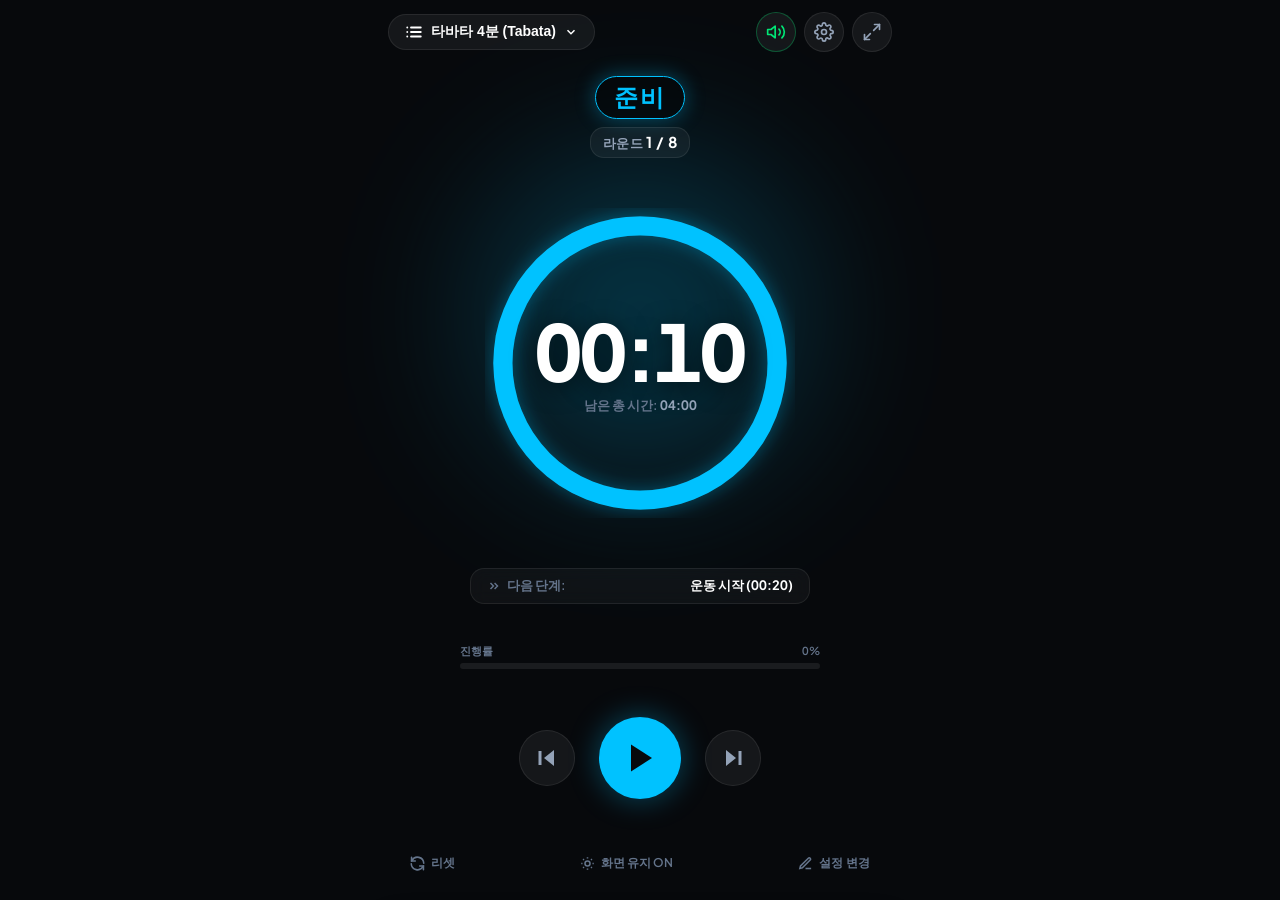
==== index.html @ 9a961d5c "feat: complete TimerPlus workout timer PWA with Netlify config" ====
<!DOCTYPE html>
<html lang="ko">
<head>
  <meta charset="UTF-8">
  <meta name="viewport" content="width=device-width, initial-scale=1.0, maximum-scale=1.0, user-scalable=no, viewport-fit=cover">
  <title>Timer+ | 운동 인터벌 & 타바타 타이머 (TimerPlus)</title>
  <meta name="description" content="타이머플러스(TimerPlus)와 동일한 기능의 고성능 운동 인터벌 타이머. 타바타, 복싱 라운드, HIIT, EMOM 맞춤 루틴 지원 및 100% 오프라인 동작 PWA.">
  <meta name="theme-color" content="#0a0c10">

  <!-- iOS Safari PWA Metas -->
  <meta name="apple-mobile-web-app-capable" content="yes">
  <meta name="apple-mobile-web-app-status-bar-style" content="black-translucent">
  <meta name="apple-mobile-web-app-title" content="Timer+">
  <link rel="apple-touch-icon" href="./icons/apple-touch-icon.png">

  <!-- Web App Manifest -->
  <link rel="manifest" href="./manifest.webmanifest">
  <link rel="icon" type="image/svg+xml" href="./icons/favicon.svg">

  <!-- Modern Athletic Typography -->
  <link rel="preconnect" href="https://fonts.googleapis.com">
  <link rel="preconnect" href="https://fonts.gstatic.com" crossorigin>
  <link href="https://fonts.googleapis.com/css2?family=Plus+Jakarta+Sans:wght@500;700;800;900&display=swap" rel="stylesheet">

  <link rel="stylesheet" href="./css/style.css">
</head>
<body>
  <!-- Ambient Dynamic Colored Glow -->
  <div class="ambient-glow" id="ambientGlow"></div>

  <!-- Toast Message -->
  <div class="toast-msg" id="toastMsg">루틴이 저장되었습니다.</div>

  <div class="app-container">
    <!-- Header -->
    <header class="app-header">
      <button class="routine-selector-btn" id="openPresetsBtn" aria-label="루틴 선택">
        <svg width="18" height="18" viewBox="0 0 24 24" fill="none" stroke="currentColor" stroke-width="2.5" stroke-linecap="round" stroke-linejoin="round">
          <line x1="8" y1="6" x2="21" y2="6"></line>
          <line x1="8" y1="12" x2="21" y2="12"></line>
          <line x1="8" y1="18" x2="21" y2="18"></line>
          <line x1="3" y1="6" x2="3.01" y2="6"></line>
          <line x1="3" y1="12" x2="3.01" y2="12"></line>
          <line x1="3" y1="18" x2="3.01" y2="18"></line>
        </svg>
        <span class="routine-name-text" id="headerRoutineName">타바타 4분</span>
        <svg width="14" height="14" viewBox="0 0 24 24" fill="none" stroke="currentColor" stroke-width="2.5">
          <polyline points="6 9 12 15 18 9"></polyline>
        </svg>
      </button>

      <div class="header-actions">
        <button class="icon-btn" id="soundQuickBtn" aria-label="소리 켜기/끄기">
          <!-- Audio On SVG -->
          <svg id="soundIconOn" width="20" height="20" viewBox="0 0 24 24" fill="none" stroke="currentColor" stroke-width="2" stroke-linecap="round" stroke-linejoin="round">
            <polygon points="11 5 6 9 2 9 2 15 6 15 11 19 11 5"></polygon>
            <path d="M19.07 4.93a10 10 0 0 1 0 14.14M15.54 8.46a5 5 0 0 1 0 7.07"></path>
          </svg>
          <!-- Audio Muted SVG -->
          <svg id="soundIconOff" style="display:none;" width="20" height="20" viewBox="0 0 24 24" fill="none" stroke="currentColor" stroke-width="2" stroke-linecap="round" stroke-linejoin="round">
            <polygon points="11 5 6 9 2 9 2 15 6 15 11 19 11 5"></polygon>
            <line x1="23" y1="9" x2="17" y2="15"></line>
            <line x1="17" y1="9" x2="23" y2="15"></line>
          </svg>
        </button>

        <button class="icon-btn" id="openSettingsBtn" aria-label="설정">
          <svg width="20" height="20" viewBox="0 0 24 24" fill="none" stroke="currentColor" stroke-width="2" stroke-linecap="round" stroke-linejoin="round">
            <circle cx="12" cy="12" r="3"></circle>
            <path d="M19.4 15a1.65 1.65 0 0 0 .33 1.82l.06.06a2 2 0 0 1 0 2.83 2 2 0 0 1-2.83 0l-.06-.06a1.65 1.65 0 0 0-1.82-.33 1.65 1.65 0 0 0-1 1.51V21a2 2 0 0 1-2 2 2 2 0 0 1-2-2v-.09A1.65 1.65 0 0 0 9 19.4a1.65 1.65 0 0 0-1.82.33l-.06.06a2 2 0 0 1-2.83 0 2 2 0 0 1 0-2.83l.06-.06a1.65 1.65 0 0 0 .33-1.82 1.65 1.65 0 0 0-1.51-1H3a2 2 0 0 1-2-2 2 2 0 0 1 2-2h.09A1.65 1.65 0 0 0 4.6 9a1.65 1.65 0 0 0-.33-1.82l-.06-.06a2 2 0 0 1 0-2.83 2 2 0 0 1 2.83 0l.06.06a1.65 1.65 0 0 0 1.82.33H9a1.65 1.65 0 0 0 1-1.51V3a2 2 0 0 1 2-2 2 2 0 0 1 2 2v.09a1.65 1.65 0 0 0 1 1.51 1.65 1.65 0 0 0 1.82-.33l.06-.06a2 2 0 0 1 2.83 0 2 2 0 0 1 0 2.83l-.06.06a1.65 1.65 0 0 0-.33 1.82V9a1.65 1.65 0 0 0 1.51 1H21a2 2 0 0 1 2 2 2 2 0 0 1-2 2h-.09a1.65 1.65 0 0 0-1.51 1z"></path>
          </svg>
        </button>

        <button class="icon-btn" id="fullscreenBtn" aria-label="전체화면">
          <svg width="20" height="20" viewBox="0 0 24 24" fill="none" stroke="currentColor" stroke-width="2" stroke-linecap="round" stroke-linejoin="round">
            <polyline points="15 3 21 3 21 9"></polyline>
            <polyline points="9 21 3 21 3 15"></polyline>
            <line x1="21" y1="3" x2="14" y2="10"></line>
            <line x1="3" y1="21" x2="10" y2="14"></line>
          </svg>
        </button>
      </div>
    </header>

    <!-- Main Workout Screen -->
    <main class="workout-viewport">
      <!-- Phase Indicator & Round/Set Counter -->
      <div class="phase-header-wrapper">
        <div class="phase-pill" id="phasePill">준비</div>
        <div class="rounds-sets-bar">
          <div class="badge-item">
            라운드 <strong id="roundDisplay">1 / 8</strong>
          </div>
          <div class="badge-item" id="setDisplayWrapper">
            세트 <strong id="setDisplay">1 / 1</strong>
          </div>
        </div>
      </div>

      <!-- Radial SVG Dial Timer -->
      <div class="dial-container">
        <svg class="dial-svg" viewBox="0 0 260 260">
          <!-- Dial Background Track -->
          <circle class="dial-track" cx="130" cy="130" r="115" />
          <!-- Animated Progress Dial -->
          <circle class="dial-progress" id="dialProgressRing" cx="130" cy="130" r="115"
                  stroke-dasharray="722.56" stroke-dashoffset="0" />
        </svg>

        <div class="dial-content">
          <div class="time-display" id="mainTimeDisplay">00:10</div>
          <div class="total-remaining-hint">
            남은 총 시간: <span id="totalRemainingDisplay">04:10</span>
          </div>
        </div>
      </div>

      <!-- Next Phase Preview Card -->
      <div class="next-up-card" id="nextUpCard">
        <span class="next-label">
          <svg width="14" height="14" viewBox="0 0 24 24" fill="none" stroke="currentColor" stroke-width="2.5">
            <polyline points="13 17 18 12 13 7"></polyline>
            <polyline points="6 17 11 12 6 7"></polyline>
          </svg>
          다음 단계:
        </span>
        <span class="next-value" id="nextUpText">운동 (00:20)</span>
      </div>

      <!-- Total Workout Progress Bar -->
      <div class="overall-progress-wrapper">
        <div class="progress-labels">
          <span>진행률</span>
          <span id="overallPercentText">0%</span>
        </div>
        <div class="linear-track">
          <div class="linear-bar" id="overallProgressBar"></div>
        </div>
      </div>

      <!-- Main Controls -->
      <div class="controls-bar">
        <!-- Previous Interval Button -->
        <button class="secondary-control-btn" id="prevBtn" aria-label="이전 단계">
          <svg width="24" height="24" viewBox="0 0 24 24" fill="currentColor">
            <polygon points="19 20 9 12 19 4 19 20"></polygon>
            <line x1="5" y1="19" x2="5" y2="5" stroke="currentColor" stroke-width="3"></line>
          </svg>
        </button>

        <!-- Play / Pause Main Action Button -->
        <button class="main-play-btn" id="playBtn" aria-label="시작 / 일시정지">
          <!-- Play Icon -->
          <svg id="playIcon" viewBox="0 0 24 24">
            <polygon points="6 3 20 12 6 21 6 3"></polygon>
          </svg>
          <!-- Pause Icon -->
          <svg id="pauseIcon" style="display:none;" viewBox="0 0 24 24">
            <rect x="6" y="4" width="4" height="16" rx="1"></rect>
            <rect x="14" y="4" width="4" height="16" rx="1"></rect>
          </svg>
        </button>

        <!-- Next Interval Button -->
        <button class="secondary-control-btn" id="nextBtn" aria-label="다음 단계">
          <svg width="24" height="24" viewBox="0 0 24 24" fill="currentColor">
            <polygon points="5 4 15 12 5 20 5 4"></polygon>
            <line x1="19" y1="5" x2="19" y2="19" stroke="currentColor" stroke-width="3"></line>
          </svg>
        </button>
      </div>

      <!-- Bottom Utilities -->
      <div class="bottom-utils-bar">
        <button class="util-btn" id="resetBtn">
          <svg width="15" height="15" viewBox="0 0 24 24" fill="none" stroke="currentColor" stroke-width="2.5" stroke-linecap="round">
            <path d="M2.5 2v6h6M21.5 22v-6h-6"></path>
            <path d="M22 11.5A10 10 0 0 0 3.2 7.2L2.5 8M2 12.5a10 10 0 0 0 18.8 4.3l.7-.8"></path>
          </svg>
          리셋
        </button>

        <span class="util-btn" id="wakelockStatus" title="화면 꺼짐 방지 활성화됨">
          <svg width="15" height="15" viewBox="0 0 24 24" fill="none" stroke="currentColor" stroke-width="2.5">
            <path d="M12 2v2M12 20v2M4.93 4.93l1.41 1.41M17.66 17.66l1.41 1.41M2 12h2M20 12h2M6.34 17.66l-1.41 1.41M19.07 4.93l-1.41 1.41"></path>
            <circle cx="12" cy="12" r="4"></circle>
          </svg>
          <span id="wakelockText">화면 유지 ON</span>
        </span>

        <button class="util-btn" id="editCurrentRoutineBtn">
          <svg width="15" height="15" viewBox="0 0 24 24" fill="none" stroke="currentColor" stroke-width="2.5">
            <path d="M12 20h9"></path>
            <path d="M16.5 3.5a2.121 2.121 0 0 1 3 3L7 19l-4 1 1-4L16.5 3.5z"></path>
          </svg>
          설정 변경
        </button>
      </div>
    </main>
  </div>

  <!-- =========================================================================
       MODAL 1: Presets Sheet (루틴 선택 목록)
       ========================================================================= -->
  <div class="modal-overlay" id="presetsModal">
    <div class="bottom-sheet">
      <div class="sheet-header">
        <h3 class="sheet-title">운동 루틴 선택</h3>
        <button class="icon-btn" id="closePresetsBtn" aria-label="닫기">
          <svg width="20" height="20" viewBox="0 0 24 24" fill="none" stroke="currentColor" stroke-width="2">
            <line x1="18" y1="6" x2="6" y2="18"></line>
            <line x1="6" y1="6" x2="18" y2="18"></line>
          </svg>
        </button>
      </div>
      <div class="sheet-body">
        <div id="presetsListContainer" style="display:flex; flex-direction:column; gap:10px;">
          <!-- Rendered by JS -->
        </div>

        <button class="primary-btn" id="createNewRoutineBtn" style="margin-top: 8px;">
          <svg width="18" height="18" viewBox="0 0 24 24" fill="none" stroke="currentColor" stroke-width="2.5">
            <line x1="12" y1="5" x2="12" y2="19"></line>
            <line x1="5" y1="12" x2="19" y2="12"></line>
          </svg>
          새로운 루틴 만들기
        </button>
      </div>
    </div>
  </div>

  <!-- =========================================================================
       MODAL 2: Routine Editor Modal (루틴 편집 / 생성)
       ========================================================================= -->
  <div class="modal-overlay" id="editorModal">
    <div class="bottom-sheet">
      <div class="sheet-header">
        <h3 class="sheet-title" id="editorModalTitle">루틴 설정</h3>
        <button class="icon-btn" id="closeEditorBtn" aria-label="닫기">
          <svg width="20" height="20" viewBox="0 0 24 24" fill="none" stroke="currentColor" stroke-width="2">
            <line x1="18" y1="6" x2="6" y2="18"></line>
            <line x1="6" y1="6" x2="18" y2="18"></line>
          </svg>
        </button>
      </div>
      <div class="sheet-body">
        <div style="display:flex; flex-direction:column; gap:4px;">
          <label style="font-size:12px; color:var(--text-secondary); font-weight:700;">루틴 이름</label>
          <input type="text" id="editNameInput" class="text-input" placeholder="예: 타바타 복근 챌린지">
        </div>

        <!-- Work Time -->
        <div class="editor-field">
          <div class="field-label">
            <span class="field-name" style="color:var(--color-work);">운동 시간 (Work)</span>
            <span class="field-desc">각 라운드 집중 운동 시간</span>
          </div>
          <div class="stepper-control">
            <button class="step-btn" data-step="-5" data-target="editWork">-</button>
            <span class="step-value" id="valEditWork">00:20</span>
            <button class="step-btn" data-step="5" data-target="editWork">+</button>
          </div>
        </div>

        <!-- Rest Time -->
        <div class="editor-field">
          <div class="field-label">
            <span class="field-name" style="color:var(--color-rest);">휴식 시간 (Rest)</span>
            <span class="field-desc">라운드 간 휴식 시간</span>
          </div>
          <div class="stepper-control">
            <button class="step-btn" data-step="-5" data-target="editRest">-</button>
            <span class="step-value" id="valEditRest">00:10</span>
            <button class="step-btn" data-step="5" data-target="editRest">+</button>
          </div>
        </div>

        <!-- Rounds -->
        <div class="editor-field">
          <div class="field-label">
            <span class="field-name">라운드 수 (Rounds)</span>
            <span class="field-desc">세트 당 반복 횟수</span>
          </div>
          <div class="stepper-control">
            <button class="step-btn" data-step="-1" data-target="editRounds">-</button>
            <span class="step-value" id="valEditRounds">8</span>
            <button class="step-btn" data-step="1" data-target="editRounds">+</button>
          </div>
        </div>

        <!-- Sets -->
        <div class="editor-field">
          <div class="field-label">
            <span class="field-name">세트 수 (Sets)</span>
            <span class="field-desc">전체 세트 개수</span>
          </div>
          <div class="stepper-control">
            <button class="step-btn" data-step="-1" data-target="editSets">-</button>
            <span class="step-value" id="valEditSets">1</span>
            <button class="step-btn" data-step="1" data-target="editSets">+</button>
          </div>
        </div>

        <!-- Set Rest -->
        <div class="editor-field">
          <div class="field-label">
            <span class="field-name" style="color:var(--color-set-rest);">세트 간 휴식 (Set Rest)</span>
            <span class="field-desc">세트가 바뀔 때 쉬는 시간</span>
          </div>
          <div class="stepper-control">
            <button class="step-btn" data-step="-10" data-target="editSetRest">-</button>
            <span class="step-value" id="valEditSetRest">01:00</span>
            <button class="step-btn" data-step="10" data-target="editSetRest">+</button>
          </div>
        </div>

        <!-- Prepare Time -->
        <div class="editor-field">
          <div class="field-label">
            <span class="field-name" style="color:var(--color-prepare);">준비 시간 (Prepare)</span>
            <span class="field-desc">운동 시작 전 카운트다운</span>
          </div>
          <div class="stepper-control">
            <button class="step-btn" data-step="-1" data-target="editPrepare">-</button>
            <span class="step-value" id="valEditPrepare">00:10</span>
            <button class="step-btn" data-step="1" data-target="editPrepare">+</button>
          </div>
        </div>

        </div>
      </div>
      <div class="sheet-footer">
        <button class="primary-btn" id="saveRoutineBtn" style="flex:1;">저장하고 적용</button>
        <button class="danger-btn" id="deleteRoutineBtn" style="display:none;">삭제</button>
      </div>
    </div>
  </div>

  <!-- =========================================================================
       MODAL 3: Sound & Settings Modal
       ========================================================================= -->
  <div class="modal-overlay" id="settingsModal">
    <div class="bottom-sheet">
      <div class="sheet-header">
        <h3 class="sheet-title">설정 & 오디오</h3>
        <button class="icon-btn" id="closeSettingsModalBtn" aria-label="닫기">
          <svg width="20" height="20" viewBox="0 0 24 24" fill="none" stroke="currentColor" stroke-width="2">
            <line x1="18" y1="6" x2="6" y2="18"></line>
            <line x1="6" y1="6" x2="18" y2="18"></line>
          </svg>
        </button>
      </div>
      <div class="sheet-body">
        <!-- Sound Mode -->
        <div style="display:flex; flex-direction:column; gap:8px;">
          <span style="font-size:14px; font-weight:700;">사운드 모드</span>
          <div class="segmented-picker">
            <button class="seg-btn active" data-mode="all" id="segModeAll">효과음 + 음성</button>
            <button class="seg-btn" data-mode="beep" id="segModeBeep">효과음만</button>
            <button class="seg-btn" data-mode="mute" id="segModeMute">무음</button>
          </div>
        </div>

        <!-- Volume Slider -->
        <div style="display:flex; flex-direction:column; gap:8px; margin-top:6px;">
          <div style="display:flex; justify-content:space-between; font-size:13px;">
            <span style="color:var(--text-secondary); font-weight:700;">볼륨 조절</span>
            <span id="volumePercentText" style="font-weight:800;">80%</span>
          </div>
          <input type="range" class="range-slider" id="volumeSlider" min="0" max="100" value="80">
        </div>

        <!-- Sound Test Buttons -->
        <div style="display:flex; gap:8px; margin-top:4px;">
          <button class="secondary-btn" id="testBellBtn" style="flex:1; font-size:12px; padding:10px;">🔔 복싱 벨 테스트</button>
          <button class="secondary-btn" id="testBeepBtn" style="flex:1; font-size:12px; padding:10px;">⏱ 카운트다운 테스트</button>
        </div>

        <!-- PWA / Offline Status Info -->
        <div style="background:var(--bg-card); border:1px solid var(--border-subtle); border-radius:var(--radius-md); padding:14px; margin-top:8px; display:flex; flex-direction:column; gap:6px;">
          <div style="display:flex; align-items:center; gap:8px;">
            <span style="width:8px; height:8px; border-radius:50%; background:var(--color-work); box-shadow:0 0 8px var(--color-work-glow);"></span>
            <strong style="font-size:14px;">100% 오프라인 지원</strong>
          </div>
          <p style="font-size:12px; color:var(--text-secondary); line-height:1.5;">
            인터넷이 없는 헬스장, 지하, 비행기 모드에서도 완벽하게 작동합니다. 홈 화면에 추가하여 언제든 앱처럼 사용하세요.
          </p>
        </div>

        <button class="secondary-btn" id="openIosGuideBtn" style="margin-top:4px;">
          📱 아이폰 홈 화면 추가 방법
        </button>

        <button class="danger-btn" id="resetDefaultsBtn" style="margin-top:6px;">
          기본 루틴으로 초기화
        </button>
      </div>
    </div>
  </div>

  <!-- =========================================================================
       MODAL 4: iOS Safari Install Guide
       ========================================================================= -->
  <div class="modal-overlay" id="iosGuideModal">
    <div class="bottom-sheet">
      <div class="sheet-header">
        <h3 class="sheet-title">아이폰 홈 화면에 추가하기</h3>
        <button class="icon-btn" id="closeIosGuideBtn" aria-label="닫기">
          <svg width="20" height="20" viewBox="0 0 24 24" fill="none" stroke="currentColor" stroke-width="2">
            <line x1="18" y1="6" x2="6" y2="18"></line>
            <line x1="6" y1="6" x2="18" y2="18"></line>
          </svg>
        </button>
      </div>
      <div class="sheet-body">
        <div class="ios-guide-box">
          <div class="ios-step">
            <span class="ios-step-num">1</span>
            <span>사파리(Safari) 화면 하단의 <strong>공유 버튼</strong>(네모 위 화살표 아이콘)을 누릅니다.</span>
          </div>
          <div class="ios-step">
            <span class="ios-step-num">2</span>
            <span>메뉴를 아래로 스크롤하여 <strong>'홈 화면에 추가'</strong>를 선택합니다.</span>
          </div>
          <div class="ios-step">
            <span class="ios-step-num">3</span>
            <span>우측 상단의 <strong>'추가'</strong>를 누르면 오프라인에서도 사용 가능한 앱 아이콘이 생성됩니다!</span>
          </div>
        </div>
        <button class="primary-btn" id="confirmIosGuideBtn" style="margin-top:8px;">확인 완료</button>
      </div>
    </div>
  </div>

  <!-- PWA Installation Banner for Android/Desktop -->
  <div class="pwa-banner" id="pwaBanner">
    <div class="pwa-banner-content">
      <img src="./icons/icon-192.png" alt="Timer+" class="pwa-icon">
      <div class="pwa-text">
        <h4>홈 화면에 앱 설치</h4>
        <p>인터넷 없이 즉시 실행</p>
      </div>
    </div>
    <div style="display:flex; align-items:center; gap:8px;">
      <button class="pwa-install-btn" id="pwaInstallBtn">설치</button>
      <button class="icon-btn" id="pwaDismissBtn" style="width:32px; height:32px;" aria-label="닫기">
        <svg width="14" height="14" viewBox="0 0 24 24" fill="none" stroke="currentColor" stroke-width="2.5">
          <line x1="18" y1="6" x2="6" y2="18"></line>
          <line x1="6" y1="6" x2="18" y2="18"></line>
        </svg>
      </button>
    </div>
  </div>

  <!-- Scripts -->
  <script src="./js/audio.js"></script>
  <script src="./js/timer.js"></script>
  <script src="./js/storage.js"></script>
  <script src="./js/app.js"></script>
</body>
</html>
---- css/style.css ----
/* ==========================================================================
   TimerPlus Modern Gym & PWA Design System
   ========================================================================== */

:root {
  --bg-deep: #07090c;
  --bg-surface: #10141b;
  --bg-card: #161c26;
  --bg-card-hover: #1e2634;
  --border-subtle: rgba(255, 255, 255, 0.08);
  --border-focus: rgba(255, 255, 255, 0.2);

  /* Athletic Phase Colors */
  --color-prepare: #00c2ff;
  --color-prepare-glow: rgba(0, 194, 255, 0.28);
  
  --color-work: #00e676;
  --color-work-glow: rgba(0, 230, 118, 0.35);
  
  --color-rest: #ff9100;
  --color-rest-glow: rgba(255, 145, 0, 0.32);
  
  --color-set-rest: #b388ff;
  --color-set-rest-glow: rgba(179, 136, 255, 0.32);

  --color-cooldown: #00b4d8;
  --color-finished: #ffd600;

  /* Active dynamic color tokens (mutated by JS based on phase) */
  --active-phase-color: var(--color-work);
  --active-phase-glow: var(--color-work-glow);

  /* Text & Accents */
  --text-primary: #ffffff;
  --text-secondary: #94a3b8;
  --text-muted: #64748b;
  
  /* Radii & Transitions */
  --radius-sm: 8px;
  --radius-md: 14px;
  --radius-lg: 20px;
  --radius-full: 9999px;
  --transition-fast: 0.15s cubic-bezier(0.4, 0, 0.2, 1);
  --transition-normal: 0.3s cubic-bezier(0.4, 0, 0.2, 1);
  --font-main: 'Plus Jakarta Sans', -apple-system, BlinkMacSystemFont, "Segoe UI", Roboto, sans-serif;
  --font-mono: 'SF Mono', Consolas, Monaco, "Liberation Mono", monospace;
}

/* Base Reset & Box Sizing */
*, *::before, *::after {
  box-sizing: border-box;
  margin: 0;
  padding: 0;
  -webkit-tap-highlight-color: transparent;
}

html, body {
  width: 100%;
  height: 100%;
  overflow: hidden;
  background-color: var(--bg-deep);
  color: var(--text-primary);
  font-family: var(--font-main);
  user-select: none;
  -webkit-user-select: none;
  touch-action: manipulation;
}

body {
  display: flex;
  flex-direction: column;
  height: 100dvh;
  padding-top: env(safe-area-inset-top, 0px);
  padding-bottom: env(safe-area-inset-bottom, 0px);
  padding-left: env(safe-area-inset-left, 0px);
  padding-right: env(safe-area-inset-right, 0px);
  position: relative;
}

/* Ambient Dynamic Background Glow */
.ambient-glow {
  position: absolute;
  top: 35%;
  left: 50%;
  transform: translate(-50%, -50%);
  width: 320px;
  height: 320px;
  border-radius: 50%;
  background: var(--active-phase-glow);
  filter: blur(80px);
  opacity: 0.65;
  pointer-events: none;
  z-index: 0;
  transition: background 0.6s ease, opacity 0.4s ease;
}

/* Application Container */
.app-container {
  display: flex;
  flex-direction: column;
  height: 100%;
  width: 100%;
  max-width: 540px;
  margin: 0 auto;
  position: relative;
  z-index: 1;
}

/* Header Bar */
.app-header {
  display: flex;
  align-items: center;
  justify-content: space-between;
  padding: 12px 18px;
  min-height: 58px;
  z-index: 10;
}

.routine-selector-btn {
  display: flex;
  align-items: center;
  gap: 8px;
  background: rgba(255, 255, 255, 0.06);
  border: 1px solid var(--border-subtle);
  border-radius: var(--radius-full);
  padding: 8px 16px;
  color: var(--text-primary);
  font-size: 14px;
  font-weight: 700;
  cursor: pointer;
  transition: var(--transition-fast);
  max-width: 65%;
}

.routine-selector-btn:hover {
  background: rgba(255, 255, 255, 0.12);
  border-color: var(--border-focus);
}

.routine-name-text {
  overflow: hidden;
  text-overflow: ellipsis;
  white-space: nowrap;
}

.header-actions {
  display: flex;
  align-items: center;
  gap: 8px;
}

.icon-btn {
  background: rgba(255, 255, 255, 0.06);
  border: 1px solid var(--border-subtle);
  border-radius: 50%;
  width: 40px;
  height: 40px;
  display: flex;
  align-items: center;
  justify-content: center;
  color: var(--text-secondary);
  cursor: pointer;
  transition: var(--transition-fast);
}

.icon-btn:hover {
  color: var(--text-primary);
  background: rgba(255, 255, 255, 0.12);
}

.icon-btn.active {
  color: var(--color-work);
  border-color: rgba(0, 230, 118, 0.3);
}

/* Main Workout Viewport */
.workout-viewport {
  flex: 1;
  display: flex;
  flex-direction: column;
  align-items: center;
  justify-content: space-between;
  padding: 8px 16px 20px 16px;
}

/* Phase Badge & Round Status */
.phase-header-wrapper {
  display: flex;
  flex-direction: column;
  align-items: center;
  gap: 8px;
  margin-top: 4px;
}

.phase-pill {
  font-size: 24px;
  font-weight: 900;
  letter-spacing: 2px;
  text-transform: uppercase;
  color: var(--active-phase-color);
  padding: 4px 18px;
  border-radius: var(--radius-full);
  background: rgba(0, 0, 0, 0.4);
  border: 1.5px solid var(--active-phase-color);
  box-shadow: 0 0 20px var(--active-phase-glow);
  transition: color 0.3s ease, border-color 0.3s ease, box-shadow 0.3s ease;
}

.rounds-sets-bar {
  display: flex;
  align-items: center;
  gap: 12px;
  font-size: 13px;
  font-weight: 700;
  color: var(--text-secondary);
  text-transform: uppercase;
  letter-spacing: 0.5px;
}

.badge-item {
  background: rgba(255, 255, 255, 0.05);
  border: 1px solid var(--border-subtle);
  padding: 4px 12px;
  border-radius: var(--radius-md);
}

.badge-item strong {
  color: var(--text-primary);
  font-size: 15px;
}

/* Radial Timer Dial Container */
.dial-container {
  position: relative;
  width: min(72vw, 310px);
  height: min(72vw, 310px);
  display: flex;
  align-items: center;
  justify-content: center;
  margin: 10px 0;
}

.dial-svg {
  width: 100%;
  height: 100%;
  transform: rotate(-90deg);
}

.dial-track {
  fill: none;
  stroke: rgba(255, 255, 255, 0.06);
  stroke-width: 16;
}

.dial-progress {
  fill: none;
  stroke: var(--active-phase-color);
  stroke-width: 16;
  stroke-linecap: round;
  transition: stroke-dashoffset 0.1s linear, stroke 0.3s ease;
  filter: drop-shadow(0 0 8px var(--active-phase-glow));
}

.dial-content {
  position: absolute;
  top: 0;
  left: 0;
  width: 100%;
  height: 100%;
  display: flex;
  flex-direction: column;
  align-items: center;
  justify-content: center;
}

.time-display {
  font-size: clamp(60px, 17vw, 78px);
  font-weight: 900;
  font-family: var(--font-main);
  letter-spacing: -2px;
  color: var(--text-primary);
  font-variant-numeric: tabular-nums;
  line-height: 1;
  text-shadow: 0 4px 24px rgba(0, 0, 0, 0.6);
}

.total-remaining-hint {
  font-size: 13px;
  color: var(--text-muted);
  margin-top: 8px;
  font-weight: 600;
}

.total-remaining-hint span {
  color: var(--text-secondary);
  font-variant-numeric: tabular-nums;
  font-weight: 700;
}

/* Next Up Interval Card */
.next-up-card {
  width: 100%;
  max-width: 340px;
  background: rgba(255, 255, 255, 0.04);
  border: 1px solid var(--border-subtle);
  border-radius: var(--radius-md);
  padding: 8px 16px;
  display: flex;
  align-items: center;
  justify-content: space-between;
  font-size: 13px;
  backdrop-filter: blur(8px);
}

.next-label {
  color: var(--text-muted);
  font-weight: 600;
  display: flex;
  align-items: center;
  gap: 6px;
}

.next-value {
  color: var(--text-primary);
  font-weight: 700;
  font-variant-numeric: tabular-nums;
}

/* Overall Workout Linear Progress Bar */
.overall-progress-wrapper {
  width: 100%;
  max-width: 360px;
  display: flex;
  flex-direction: column;
  gap: 4px;
}

.progress-labels {
  display: flex;
  justify-content: space-between;
  font-size: 11px;
  color: var(--text-muted);
  font-weight: 600;
  font-variant-numeric: tabular-nums;
}

.linear-track {
  width: 100%;
  height: 6px;
  background: rgba(255, 255, 255, 0.08);
  border-radius: var(--radius-full);
  overflow: hidden;
}

.linear-bar {
  height: 100%;
  width: 0%;
  background: linear-gradient(90deg, var(--color-prepare), var(--color-work));
  border-radius: var(--radius-full);
  transition: width 0.15s linear;
}

/* Primary Workout Controls */
.controls-bar {
  display: flex;
  align-items: center;
  justify-content: center;
  gap: 24px;
  width: 100%;
  padding: 8px 0;
}

.secondary-control-btn {
  background: rgba(255, 255, 255, 0.06);
  border: 1px solid var(--border-subtle);
  color: var(--text-secondary);
  width: 56px;
  height: 56px;
  border-radius: 50%;
  display: flex;
  align-items: center;
  justify-content: center;
  cursor: pointer;
  transition: var(--transition-fast);
}

.secondary-control-btn:hover {
  background: rgba(255, 255, 255, 0.14);
  color: var(--text-primary);
  transform: scale(1.05);
}

.secondary-control-btn:active {
  transform: scale(0.95);
}

.main-play-btn {
  background: var(--active-phase-color);
  border: none;
  width: 82px;
  height: 82px;
  border-radius: 50%;
  display: flex;
  align-items: center;
  justify-content: center;
  cursor: pointer;
  color: #07090c;
  box-shadow: 0 0 30px var(--active-phase-glow);
  transition: transform 0.15s cubic-bezier(0.34, 1.56, 0.64, 1), background 0.3s ease, box-shadow 0.3s ease;
}

.main-play-btn svg {
  width: 36px;
  height: 36px;
  fill: currentColor;
}

.main-play-btn:hover {
  transform: scale(1.06);
}

.main-play-btn:active {
  transform: scale(0.94);
}

/* Bottom Bar Utilities */
.bottom-utils-bar {
  display: flex;
  align-items: center;
  justify-content: space-between;
  width: 100%;
  padding: 0 12px;
}

.util-btn {
  background: none;
  border: none;
  color: var(--text-muted);
  font-size: 12px;
  font-weight: 600;
  display: flex;
  align-items: center;
  gap: 6px;
  cursor: pointer;
  padding: 8px 12px;
  border-radius: var(--radius-sm);
  transition: var(--transition-fast);
}

.util-btn:hover {
  color: var(--text-primary);
  background: rgba(255, 255, 255, 0.05);
}

/* Modals & Drawers */
.modal-overlay {
  position: fixed;
  top: 0;
  left: 0;
  right: 0;
  bottom: 0;
  background: rgba(0, 0, 0, 0.75);
  backdrop-filter: blur(8px);
  -webkit-backdrop-filter: blur(8px);
  z-index: 100;
  display: flex;
  align-items: flex-end;
  justify-content: center;
  opacity: 0;
  pointer-events: none;
  transition: opacity 0.25s ease;
}

.modal-overlay.active {
  opacity: 1;
  pointer-events: auto;
}

.bottom-sheet {
  background: var(--bg-surface);
  border: 1px solid var(--border-subtle);
  border-top-left-radius: var(--radius-lg);
  border-top-right-radius: var(--radius-lg);
  width: 100%;
  max-width: 540px;
  max-height: 85dvh;
  display: flex;
  flex-direction: column;
  transform: translateY(100%);
  transition: transform 0.3s cubic-bezier(0.16, 1, 0.3, 1);
  padding-bottom: env(safe-area-inset-bottom, 12px);
}

.modal-overlay.active .bottom-sheet {
  transform: translateY(0);
}

.sheet-header {
  display: flex;
  align-items: center;
  justify-content: space-between;
  padding: 16px 20px;
  border-bottom: 1px solid var(--border-subtle);
}

.sheet-title {
  font-size: 18px;
  font-weight: 800;
  color: var(--text-primary);
}

.sheet-body {
  padding: 16px 20px;
  overflow-y: auto;
  display: flex;
  flex-direction: column;
  gap: 12px;
  flex: 1;
}

.sheet-footer {
  padding: 12px 20px;
  border-top: 1px solid var(--border-subtle);
  background: var(--bg-surface);
  display: flex;
  gap: 10px;
  z-index: 5;
}

/* Preset Cards in Routine Drawer */
.preset-card {
  background: var(--bg-card);
  border: 1px solid var(--border-subtle);
  border-radius: var(--radius-md);
  padding: 14px 16px;
  display: flex;
  align-items: center;
  justify-content: space-between;
  cursor: pointer;
  transition: var(--transition-fast);
}

.preset-card:hover {
  background: var(--bg-card-hover);
  border-color: var(--border-focus);
}

.preset-card.active {
  border-color: var(--color-work);
  background: rgba(0, 230, 118, 0.08);
}

.preset-info {
  display: flex;
  flex-direction: column;
  gap: 4px;
}

.preset-title-row {
  display: flex;
  align-items: center;
  gap: 8px;
}

.preset-name {
  font-size: 15px;
  font-weight: 700;
  color: var(--text-primary);
}

.preset-tag {
  font-size: 10px;
  font-weight: 800;
  padding: 2px 8px;
  border-radius: var(--radius-sm);
  background: rgba(255, 255, 255, 0.08);
  color: var(--text-secondary);
  text-transform: uppercase;
}

.preset-meta {
  font-size: 12px;
  color: var(--text-secondary);
  display: flex;
  gap: 12px;
}

.preset-card-actions {
  display: flex;
  align-items: center;
  gap: 6px;
}

/* Routine Editor Inputs & Steppers */
.editor-field {
  background: var(--bg-card);
  border: 1px solid var(--border-subtle);
  border-radius: var(--radius-md);
  padding: 12px 16px;
  display: flex;
  align-items: center;
  justify-content: space-between;
}

.field-label {
  display: flex;
  flex-direction: column;
  gap: 2px;
}

.field-name {
  font-size: 14px;
  font-weight: 700;
}

.field-desc {
  font-size: 11px;
  color: var(--text-muted);
}

.stepper-control {
  display: flex;
  align-items: center;
  gap: 10px;
}

.step-btn {
  background: rgba(255, 255, 255, 0.08);
  border: 1px solid var(--border-subtle);
  color: var(--text-primary);
  width: 36px;
  height: 36px;
  border-radius: 50%;
  font-size: 18px;
  font-weight: 700;
  display: flex;
  align-items: center;
  justify-content: center;
  cursor: pointer;
  transition: var(--transition-fast);
}

.step-btn:hover {
  background: rgba(255, 255, 255, 0.16);
}

.step-btn:active {
  transform: scale(0.92);
}

.step-value {
  font-size: 16px;
  font-weight: 800;
  min-width: 54px;
  text-align: center;
  font-variant-numeric: tabular-nums;
}

.text-input {
  width: 100%;
  background: var(--bg-card);
  border: 1px solid var(--border-subtle);
  border-radius: var(--radius-md);
  padding: 12px 16px;
  color: var(--text-primary);
  font-size: 15px;
  font-family: var(--font-main);
  outline: none;
}

.text-input:focus {
  border-color: var(--color-work);
}

/* Primary Form Buttons */
.primary-btn {
  background: var(--color-work);
  color: #07090c;
  border: none;
  border-radius: var(--radius-md);
  padding: 14px;
  font-size: 15px;
  font-weight: 800;
  cursor: pointer;
  transition: var(--transition-fast);
  display: flex;
  align-items: center;
  justify-content: center;
  gap: 8px;
}

.primary-btn:hover {
  opacity: 0.95;
  transform: translateY(-1px);
}

.secondary-btn {
  background: rgba(255, 255, 255, 0.08);
  color: var(--text-primary);
  border: 1px solid var(--border-subtle);
  border-radius: var(--radius-md);
  padding: 12px;
  font-size: 14px;
  font-weight: 700;
  cursor: pointer;
  transition: var(--transition-fast);
}

.secondary-btn:hover {
  background: rgba(255, 255, 255, 0.14);
}

.danger-btn {
  background: rgba(239, 68, 68, 0.12);
  color: #ef4444;
  border: 1px solid rgba(239, 68, 68, 0.3);
  border-radius: var(--radius-md);
  padding: 10px;
  font-size: 13px;
  font-weight: 700;
  cursor: pointer;
}

/* Sound Settings & Voice Options */
.segmented-picker {
  display: grid;
  grid-template-columns: repeat(3, 1fr);
  background: rgba(0, 0, 0, 0.3);
  padding: 4px;
  border-radius: var(--radius-md);
  border: 1px solid var(--border-subtle);
  gap: 4px;
}

.seg-btn {
  background: none;
  border: none;
  color: var(--text-secondary);
  font-size: 12px;
  font-weight: 700;
  padding: 8px 4px;
  border-radius: var(--radius-sm);
  cursor: pointer;
  transition: var(--transition-fast);
}

.seg-btn.active {
  background: var(--color-work);
  color: #07090c;
}

.range-slider {
  width: 100%;
  accent-color: var(--color-work);
  cursor: pointer;
}

/* PWA Install Notification Banner */
.pwa-banner {
  position: fixed;
  bottom: 16px;
  left: 16px;
  right: 16px;
  max-width: 508px;
  margin: 0 auto;
  background: linear-gradient(135deg, #1b2433, #121822);
  border: 1px solid rgba(0, 230, 118, 0.3);
  border-radius: var(--radius-lg);
  padding: 12px 16px;
  display: flex;
  align-items: center;
  justify-content: space-between;
  box-shadow: 0 10px 30px rgba(0, 0, 0, 0.5);
  z-index: 90;
  transform: translateY(150%);
  transition: transform 0.4s cubic-bezier(0.16, 1, 0.3, 1);
}

.pwa-banner.show {
  transform: translateY(0);
}

.pwa-banner-content {
  display: flex;
  align-items: center;
  gap: 12px;
}

.pwa-icon {
  width: 42px;
  height: 42px;
  border-radius: 10px;
}

.pwa-text h4 {
  font-size: 14px;
  font-weight: 800;
  color: var(--text-primary);
}

.pwa-text p {
  font-size: 11px;
  color: var(--text-secondary);
}

.pwa-install-btn {
  background: var(--color-work);
  color: #07090c;
  font-weight: 800;
  font-size: 13px;
  border: none;
  border-radius: var(--radius-full);
  padding: 8px 16px;
  cursor: pointer;
}

/* iOS Safari PWA Installation Step Card */
.ios-guide-box {
  background: var(--bg-card);
  border: 1px solid var(--border-subtle);
  border-radius: var(--radius-md);
  padding: 16px;
  display: flex;
  flex-direction: column;
  gap: 14px;
}

.ios-step {
  display: flex;
  align-items: center;
  gap: 12px;
  font-size: 14px;
}

.ios-step-num {
  width: 26px;
  height: 26px;
  border-radius: 50%;
  background: rgba(0, 230, 118, 0.2);
  color: var(--color-work);
  display: flex;
  align-items: center;
  justify-content: center;
  font-size: 12px;
  font-weight: 800;
  flex-shrink: 0;
}

/* Toast Message */
.toast-msg {
  position: fixed;
  top: 20px;
  left: 50%;
  transform: translateX(-50%) translateY(-100px);
  background: rgba(18, 24, 34, 0.92);
  border: 1px solid var(--border-focus);
  backdrop-filter: blur(12px);
  color: var(--text-primary);
  padding: 8px 18px;
  border-radius: var(--radius-full);
  font-size: 13px;
  font-weight: 700;
  z-index: 200;
  pointer-events: none;
  opacity: 0;
  transition: transform 0.3s cubic-bezier(0.16, 1, 0.3, 1), opacity 0.3s ease;
  box-shadow: 0 10px 24px rgba(0, 0, 0, 0.4);
}

.toast-msg.show {
  transform: translateX(-50%) translateY(0);
  opacity: 1;
}

/* Responsive adjustments */
@media (max-height: 640px) {
  .dial-container {
    width: 220px;
    height: 220px;
    margin: 4px 0;
  }
  .time-display {
    font-size: 50px;
  }
  .controls-bar {
    padding: 2px 0;
  }
  .main-play-btn {
    width: 68px;
    height: 68px;
  }
}
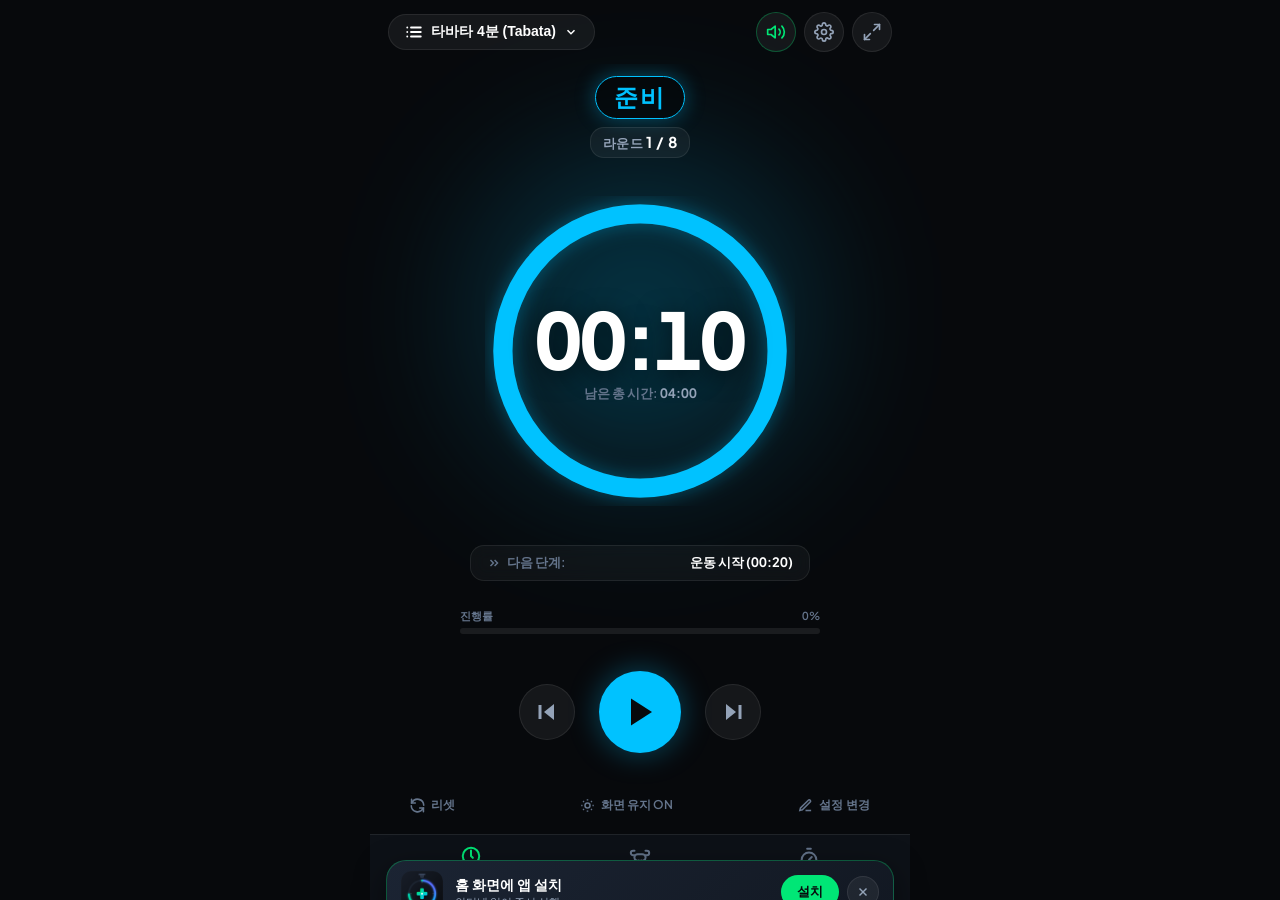
==== commit 30b43821: "feat: add bottom navigation tabs with dedicated Rounds timer and Stopwatch" ====
--- a/index.html
+++ b/index.html
@@ -34,6 +34,7 @@
   <div class="app-container">
     <!-- Header -->
     <header class="app-header">
+      <!-- Interval Header Title / Preset Selector -->
       <button class="routine-selector-btn" id="openPresetsBtn" aria-label="루틴 선택">
         <svg width="18" height="18" viewBox="0 0 24 24" fill="none" stroke="currentColor" stroke-width="2.5" stroke-linecap="round" stroke-linejoin="round">
           <line x1="8" y1="6" x2="21" y2="6"></line>
@@ -49,6 +50,23 @@
         </svg>
       </button>
 
+      <!-- Rounds Header Title / Config Button -->
+      <button class="routine-selector-btn" id="headerRoundsConfigBtn" style="display:none;" aria-label="라운드 설정">
+        <svg width="18" height="18" viewBox="0 0 24 24" fill="none" stroke="currentColor" stroke-width="2.2" stroke-linecap="round">
+          <circle cx="12" cy="12" r="9"></circle>
+          <polyline points="12 6 12 12 16 14"></polyline>
+        </svg>
+        <span class="routine-name-text" id="headerRoundsPresetName">복싱 3분 5라운드</span>
+        <svg width="14" height="14" viewBox="0 0 24 24" fill="none" stroke="currentColor" stroke-width="2.5">
+          <polyline points="6 9 12 15 18 9"></polyline>
+        </svg>
+      </button>
+
+      <!-- Stopwatch Header Title -->
+      <div id="headerStopwatchTitle" style="display:none; font-size:16px; font-weight:800; padding-left:6px; letter-spacing:-0.5px;">
+        스톱워치 (Stopwatch)
+      </div>
+
       <div class="header-actions">
         <button class="icon-btn" id="soundQuickBtn" aria-label="소리 켜기/끄기">
           <!-- Audio On SVG -->
@@ -82,8 +100,10 @@
       </div>
     </header>
 
-    <!-- Main Workout Screen -->
-    <main class="workout-viewport">
+    <!-- =====================================================================
+         TAB VIEW 1: INTERVAL / TABATA (기존 인터벌 운동 뷰)
+         ===================================================================== -->
+    <main class="tab-view active" id="viewInterval">
       <!-- Phase Indicator & Round/Set Counter -->
       <div class="phase-header-wrapper">
         <div class="phase-pill" id="phasePill">준비</div>
@@ -100,9 +120,7 @@
       <!-- Radial SVG Dial Timer -->
       <div class="dial-container">
         <svg class="dial-svg" viewBox="0 0 260 260">
-          <!-- Dial Background Track -->
           <circle class="dial-track" cx="130" cy="130" r="115" />
-          <!-- Animated Progress Dial -->
           <circle class="dial-progress" id="dialProgressRing" cx="130" cy="130" r="115"
                   stroke-dasharray="722.56" stroke-dashoffset="0" />
         </svg>
@@ -140,7 +158,6 @@
 
       <!-- Main Controls -->
       <div class="controls-bar">
-        <!-- Previous Interval Button -->
         <button class="secondary-control-btn" id="prevBtn" aria-label="이전 단계">
           <svg width="24" height="24" viewBox="0 0 24 24" fill="currentColor">
             <polygon points="19 20 9 12 19 4 19 20"></polygon>
@@ -148,20 +165,16 @@
           </svg>
         </button>
 
-        <!-- Play / Pause Main Action Button -->
         <button class="main-play-btn" id="playBtn" aria-label="시작 / 일시정지">
-          <!-- Play Icon -->
           <svg id="playIcon" viewBox="0 0 24 24">
             <polygon points="6 3 20 12 6 21 6 3"></polygon>
           </svg>
-          <!-- Pause Icon -->
           <svg id="pauseIcon" style="display:none;" viewBox="0 0 24 24">
             <rect x="6" y="4" width="4" height="16" rx="1"></rect>
             <rect x="14" y="4" width="4" height="16" rx="1"></rect>
           </svg>
         </button>
 
-        <!-- Next Interval Button -->
         <button class="secondary-control-btn" id="nextBtn" aria-label="다음 단계">
           <svg width="24" height="24" viewBox="0 0 24 24" fill="currentColor">
             <polygon points="5 4 15 12 5 20 5 4"></polygon>
@@ -197,6 +210,178 @@
         </button>
       </div>
     </main>
+
+    <!-- =====================================================================
+         TAB VIEW 2: ROUNDS TIMER (복싱 & 격투기 라운드 타이머)
+         ===================================================================== -->
+    <main class="tab-view" id="viewRounds">
+      <!-- Round Phase & Header -->
+      <div class="phase-header-wrapper">
+        <div class="phase-pill" id="roundsPhasePill">준비</div>
+        <div class="rounds-sets-bar">
+          <div class="badge-item">
+            라운드 <strong id="roundsRoundDisplay">1 / 5</strong>
+          </div>
+          <div class="badge-item" id="roundsWarningBadge" style="display:none; color:#ff9100; border-color:rgba(255,145,0,0.4);">
+            <strong>🔔 10초 전</strong>
+          </div>
+        </div>
+      </div>
+
+      <!-- Radial SVG Dial Timer for Rounds -->
+      <div class="dial-container">
+        <svg class="dial-svg" viewBox="0 0 260 260">
+          <circle class="dial-track" cx="130" cy="130" r="115" />
+          <circle class="dial-progress" id="roundsDialProgressRing" cx="130" cy="130" r="115"
+                  stroke-dasharray="722.56" stroke-dashoffset="0" />
+        </svg>
+
+        <div class="dial-content">
+          <div class="time-display" id="roundsMainTimeDisplay">00:10</div>
+          <div class="total-remaining-hint">
+            현재 설정: <span id="roundsSummaryHint">3분 운동 / 1분 휴식</span>
+          </div>
+        </div>
+      </div>
+
+      <!-- Next Phase Preview Card -->
+      <div class="next-up-card">
+        <span class="next-label">
+          <svg width="14" height="14" viewBox="0 0 24 24" fill="none" stroke="currentColor" stroke-width="2.5">
+            <polyline points="13 17 18 12 13 7"></polyline>
+            <polyline points="6 17 11 12 6 7"></polyline>
+          </svg>
+          다음 상태:
+        </span>
+        <span class="next-value" id="roundsNextUpText">1라운드 시작 (03:00)</span>
+      </div>
+
+      <!-- Rounds Controls -->
+      <div class="controls-bar">
+        <button class="secondary-control-btn" id="roundsPrevBtn" aria-label="이전 라운드">
+          <svg width="24" height="24" viewBox="0 0 24 24" fill="currentColor">
+            <polygon points="19 20 9 12 19 4 19 20"></polygon>
+            <line x1="5" y1="19" x2="5" y2="5" stroke="currentColor" stroke-width="3"></line>
+          </svg>
+        </button>
+
+        <button class="main-play-btn" id="roundsPlayBtn" aria-label="시작 / 일시정지">
+          <svg id="roundsPlayIcon" viewBox="0 0 24 24">
+            <polygon points="6 3 20 12 6 21 6 3"></polygon>
+          </svg>
+          <svg id="roundsPauseIcon" style="display:none;" viewBox="0 0 24 24">
+            <rect x="6" y="4" width="4" height="16" rx="1"></rect>
+            <rect x="14" y="4" width="4" height="16" rx="1"></rect>
+          </svg>
+        </button>
+
+        <button class="secondary-control-btn" id="roundsNextBtn" aria-label="다음 라운드">
+          <svg width="24" height="24" viewBox="0 0 24 24" fill="currentColor">
+            <polygon points="5 4 15 12 5 20 5 4"></polygon>
+            <line x1="19" y1="5" x2="19" y2="19" stroke="currentColor" stroke-width="3"></line>
+          </svg>
+        </button>
+      </div>
+
+      <!-- Rounds Bottom Utilities -->
+      <div class="bottom-utils-bar">
+        <button class="util-btn" id="roundsResetBtn">
+          <svg width="15" height="15" viewBox="0 0 24 24" fill="none" stroke="currentColor" stroke-width="2.5" stroke-linecap="round">
+            <path d="M2.5 2v6h6M21.5 22v-6h-6"></path>
+            <path d="M22 11.5A10 10 0 0 0 3.2 7.2L2.5 8M2 12.5a10 10 0 0 0 18.8 4.3l.7-.8"></path>
+          </svg>
+          리셋
+        </button>
+
+        <button class="util-btn" id="roundsQuickConfigBtn">
+          <svg width="15" height="15" viewBox="0 0 24 24" fill="none" stroke="currentColor" stroke-width="2.5">
+            <path d="M12 20h9"></path>
+            <path d="M16.5 3.5a2.121 2.121 0 0 1 3 3L7 19l-4 1 1-4L16.5 3.5z"></path>
+          </svg>
+          라운드 설정
+        </button>
+      </div>
+    </main>
+
+    <!-- =====================================================================
+         TAB VIEW 3: STOPWATCH (정밀 스톱워치 & 랩 타임)
+         ===================================================================== -->
+    <main class="tab-view" id="viewStopwatch">
+      <div class="stopwatch-display-container">
+        <div class="stopwatch-main-time" id="stopwatchMainDisplay">00:00.00</div>
+        <div class="stopwatch-current-lap">
+          현재 랩: <span id="stopwatchCurrentLapDisplay">00:00.00</span>
+        </div>
+      </div>
+
+      <!-- Lap Times Scrollable Card -->
+      <div class="stopwatch-laps-card">
+        <div class="laps-header">
+          <span>랩</span>
+          <span style="text-align:center;">랩 타임</span>
+          <span style="text-align:right;">누적 시간</span>
+        </div>
+        <div class="laps-list" id="stopwatchLapsList">
+          <div class="lap-empty-state">
+            시작 후 랩(Lap) 버튼을 누르면 구간 기록이 저장됩니다.
+          </div>
+        </div>
+      </div>
+
+      <!-- Stopwatch Controls -->
+      <div class="controls-bar" style="margin-top:auto;">
+        <button class="secondary-control-btn" id="stopwatchLapResetBtn" aria-label="랩 또는 초기화">
+          <span id="stopwatchLapResetLabel" style="font-size:13px; font-weight:800;">초기화</span>
+        </button>
+
+        <button class="main-play-btn" id="stopwatchStartStopBtn" aria-label="시작 / 정지" style="background:var(--color-work);">
+          <svg id="stopwatchStartIcon" viewBox="0 0 24 24">
+            <polygon points="6 3 20 12 6 21 6 3"></polygon>
+          </svg>
+          <svg id="stopwatchStopIcon" style="display:none;" viewBox="0 0 24 24">
+            <rect x="6" y="6" width="12" height="12" rx="2"></rect>
+          </svg>
+        </button>
+
+        <div style="width:56px; height:56px; visibility:hidden;"></div>
+      </div>
+
+      <div class="bottom-utils-bar" style="justify-content:center; padding-top:4px;">
+        <span style="font-size:11px; color:var(--text-muted); font-weight:600;">1/100초 정밀 계측</span>
+      </div>
+    </main>
+
+    <!-- =====================================================================
+         BOTTOM NAVIGATION TAB BAR
+         ===================================================================== -->
+    <nav class="bottom-nav-bar">
+      <button class="nav-tab active" id="tabInterval" data-tab="interval">
+        <svg viewBox="0 0 24 24" fill="none" stroke="currentColor" stroke-width="2.2" stroke-linecap="round" stroke-linejoin="round">
+          <circle cx="12" cy="12" r="9"></circle>
+          <polyline points="12 6 12 12 14 14"></polyline>
+        </svg>
+        <span>인터벌</span>
+      </button>
+
+      <button class="nav-tab" id="tabRounds" data-tab="rounds">
+        <svg viewBox="0 0 24 24" fill="none" stroke="currentColor" stroke-width="2.2" stroke-linecap="round" stroke-linejoin="round">
+          <path d="M6 9H4.5a2.5 2.5 0 0 1 0-5H6"></path>
+          <path d="M18 9h1.5a2.5 2.5 0 0 0 0-5H18"></path>
+          <path d="M4 22h16"></path>
+          <path d="M10 14.66V17c0 .55-.45 1-1 1s-1-.45-1-1v-2.34c-1.25-.56-2.12-1.8-2.12-3.26 0-1.99 1.61-3.6 3.6-3.6h5.04c1.99 0 3.6 1.61 3.6 3.6 0 1.46-.87 2.7-2.12 3.26V17c0 .55-.45 1-1 1s-1-.45-1-1v-2.34c-.62.28-1.3.44-2.02.44s-1.4-.16-2.02-.44z"></path>
+        </svg>
+        <span>라운드</span>
+      </button>
+
+      <button class="nav-tab" id="tabStopwatch" data-tab="stopwatch">
+        <svg viewBox="0 0 24 24" fill="none" stroke="currentColor" stroke-width="2.2" stroke-linecap="round" stroke-linejoin="round">
+          <line x1="10" y1="2" x2="14" y2="2"></line>
+          <line x1="12" y1="14" x2="15" y2="11"></line>
+          <circle cx="12" cy="14" r="8"></circle>
+        </svg>
+        <span>스톱워치</span>
+      </button>
+    </nav>
   </div>
 
   <!-- =========================================================================
@@ -452,9 +637,89 @@
     </div>
   </div>
 
+  <!-- =========================================================================
+       MODAL 5: Rounds Timer Settings Modal
+       ========================================================================= -->
+  <div class="modal-overlay" id="roundsConfigModal">
+    <div class="bottom-sheet">
+      <div class="sheet-header">
+        <h3 class="sheet-title">라운드 타이머 설정</h3>
+        <button class="icon-btn" id="closeRoundsConfigBtn" aria-label="닫기">
+          <svg width="20" height="20" viewBox="0 0 24 24" fill="none" stroke="currentColor" stroke-width="2">
+            <line x1="18" y1="6" x2="6" y2="18"></line>
+            <line x1="6" y1="6" x2="18" y2="18"></line>
+          </svg>
+        </button>
+      </div>
+      <div class="sheet-body">
+        <!-- Quick Presets -->
+        <div style="display:flex; flex-direction:column; gap:6px;">
+          <span style="font-size:12px; color:var(--text-secondary); font-weight:700;">빠른 프리셋 선택</span>
+          <div style="display:grid; grid-template-columns:1fr 1fr; gap:8px;">
+            <button class="secondary-btn round-quick-preset-btn" data-rtime="180" data-rest="60" data-rounds="5" data-name="복싱 3분 5라운드" style="font-size:12px; padding:10px;">🥊 복싱 3분 × 5R</button>
+            <button class="secondary-btn round-quick-preset-btn" data-rtime="180" data-rest="60" data-rounds="12" data-name="프로 복싱 12라운드" style="font-size:12px; padding:10px;">🏆 프로 3분 × 12R</button>
+            <button class="secondary-btn round-quick-preset-btn" data-rtime="300" data-rest="60" data-rounds="5" data-name="MMA 5분 5라운드" style="font-size:12px; padding:10px;">🥋 MMA 5분 × 5R</button>
+            <button class="secondary-btn round-quick-preset-btn" data-rtime="120" data-rest="30" data-rounds="5" data-name="섀도우 복싱 2분" style="font-size:12px; padding:10px;">⚡️ 섀도우 2분 × 5R</button>
+          </div>
+        </div>
+
+        <div class="editor-field" style="margin-top:4px;">
+          <div class="field-label">
+            <span class="field-name" style="color:var(--color-work);">라운드 시간 (Round Time)</span>
+            <span class="field-desc">1라운드 시간</span>
+          </div>
+          <div class="stepper-control">
+            <button class="step-btn" data-step="-30" data-target="rcRoundTime">-</button>
+            <span class="step-value" id="valRcRoundTime">03:00</span>
+            <button class="step-btn" data-step="30" data-target="rcRoundTime">+</button>
+          </div>
+        </div>
+
+        <div class="editor-field">
+          <div class="field-label">
+            <span class="field-name" style="color:var(--color-rest);">휴식 시간 (Rest Time)</span>
+            <span class="field-desc">라운드 간 휴식</span>
+          </div>
+          <div class="stepper-control">
+            <button class="step-btn" data-step="-15" data-target="rcRestTime">-</button>
+            <span class="step-value" id="valRcRestTime">01:00</span>
+            <button class="step-btn" data-step="15" data-target="rcRestTime">+</button>
+          </div>
+        </div>
+
+        <div class="editor-field">
+          <div class="field-label">
+            <span class="field-name">총 라운드 수 (Total Rounds)</span>
+            <span class="field-desc">반복 라운드</span>
+          </div>
+          <div class="stepper-control">
+            <button class="step-btn" data-step="-1" data-target="rcRounds">-</button>
+            <span class="step-value" id="valRcRounds">5</span>
+            <button class="step-btn" data-step="1" data-target="rcRounds">+</button>
+          </div>
+        </div>
+
+        <div class="editor-field">
+          <div class="field-label">
+            <span class="field-name" style="color:#ff9100;">10초 전 경고음</span>
+            <span class="field-desc">라운드 종료 10초 전 나무 타격음</span>
+          </div>
+          <label style="display:flex; align-items:center; cursor:pointer;">
+            <input type="checkbox" id="rcWarningToggle" checked style="width:20px; height:20px; accent-color:var(--color-work);">
+          </label>
+        </div>
+      </div>
+      <div class="sheet-footer">
+        <button class="primary-btn" id="saveRoundsConfigBtn" style="flex:1;">라운드 적용하기</button>
+      </div>
+    </div>
+  </div>
+
   <!-- Scripts -->
   <script src="./js/audio.js"></script>
   <script src="./js/timer.js"></script>
+  <script src="./js/rounds_timer.js"></script>
+  <script src="./js/stopwatch.js"></script>
   <script src="./js/storage.js"></script>
   <script src="./js/app.js"></script>
 </body>
--- a/css/style.css
+++ b/css/style.css
@@ -758,7 +758,7 @@
 /* PWA Install Notification Banner */
 .pwa-banner {
   position: fixed;
-  bottom: 16px;
+  bottom: calc(72px + env(safe-area-inset-bottom, 0px));
   left: 16px;
   right: 16px;
   max-width: 508px;
@@ -766,7 +766,7 @@
   background: linear-gradient(135deg, #1b2433, #121822);
   border: 1px solid rgba(0, 230, 118, 0.3);
   border-radius: var(--radius-lg);
-  padding: 12px 16px;
+  padding: 10px 14px;
   display: flex;
   align-items: center;
   justify-content: space-between;
@@ -890,3 +890,179 @@
     height: 68px;
   }
 }
+
+/* ==========================================================================
+   Bottom Navigation Tab Bar
+   ========================================================================== */
+.bottom-nav-bar {
+  display: flex;
+  align-items: center;
+  justify-content: space-around;
+  background: rgba(14, 18, 25, 0.95);
+  backdrop-filter: blur(16px);
+  -webkit-backdrop-filter: blur(16px);
+  border-top: 1px solid var(--border-subtle);
+  padding: 6px 16px;
+  padding-bottom: calc(6px + env(safe-area-inset-bottom, 0px));
+  z-index: 50;
+  width: 100%;
+}
+
+.nav-tab {
+  background: none;
+  border: none;
+  color: var(--text-muted);
+  display: flex;
+  flex-direction: column;
+  align-items: center;
+  gap: 4px;
+  cursor: pointer;
+  padding: 6px 16px;
+  border-radius: var(--radius-md);
+  transition: var(--transition-fast);
+  flex: 1;
+  max-width: 120px;
+}
+
+.nav-tab svg {
+  width: 22px;
+  height: 22px;
+  transition: transform 0.2s cubic-bezier(0.34, 1.56, 0.64, 1);
+}
+
+.nav-tab span {
+  font-size: 11px;
+  font-weight: 700;
+  letter-spacing: 0.2px;
+}
+
+.nav-tab:hover {
+  color: var(--text-secondary);
+}
+
+.nav-tab.active {
+  color: var(--color-work);
+}
+
+.nav-tab.active svg {
+  transform: translateY(-2px);
+}
+
+/* View Tab Switching */
+.tab-view {
+  display: none;
+  flex: 1;
+  flex-direction: column;
+  align-items: center;
+  justify-content: space-between;
+  padding: 8px 16px 12px 16px;
+  overflow: hidden;
+  width: 100%;
+}
+
+.tab-view.active {
+  display: flex;
+}
+
+/* ==========================================================================
+   Stopwatch View & Lap Table
+   ========================================================================== */
+.stopwatch-display-container {
+  display: flex;
+  flex-direction: column;
+  align-items: center;
+  justify-content: center;
+  margin: 18px 0 10px 0;
+  position: relative;
+}
+
+.stopwatch-main-time {
+  font-size: clamp(52px, 15vw, 76px);
+  font-weight: 900;
+  font-variant-numeric: tabular-nums;
+  letter-spacing: -2px;
+  line-height: 1;
+  color: var(--text-primary);
+  text-shadow: 0 4px 20px rgba(0, 0, 0, 0.5);
+}
+
+.stopwatch-current-lap {
+  font-size: 15px;
+  font-weight: 700;
+  color: var(--text-muted);
+  margin-top: 10px;
+  font-variant-numeric: tabular-nums;
+}
+
+.stopwatch-current-lap span {
+  color: var(--color-prepare);
+}
+
+.stopwatch-laps-card {
+  width: 100%;
+  max-width: 440px;
+  flex: 1;
+  max-height: 38dvh;
+  background: var(--bg-card);
+  border: 1px solid var(--border-subtle);
+  border-radius: var(--radius-md);
+  display: flex;
+  flex-direction: column;
+  overflow: hidden;
+  margin-bottom: 8px;
+}
+
+.laps-header {
+  display: grid;
+  grid-template-columns: 1fr 1.5fr 1.5fr;
+  padding: 10px 16px;
+  background: rgba(0, 0, 0, 0.25);
+  border-bottom: 1px solid var(--border-subtle);
+  font-size: 11px;
+  font-weight: 800;
+  color: var(--text-muted);
+  text-transform: uppercase;
+}
+
+.laps-list {
+  overflow-y: auto;
+  flex: 1;
+}
+
+.lap-item {
+  display: grid;
+  grid-template-columns: 1fr 1.5fr 1.5fr;
+  padding: 10px 16px;
+  border-bottom: 1px solid rgba(255, 255, 255, 0.04);
+  font-size: 13px;
+  font-weight: 700;
+  font-variant-numeric: tabular-nums;
+  align-items: center;
+}
+
+.lap-item:last-child {
+  border-bottom: none;
+}
+
+.lap-fastest {
+  color: var(--color-work);
+  background: rgba(0, 230, 118, 0.06);
+}
+
+.lap-slowest {
+  color: #ff5252;
+  background: rgba(255, 82, 82, 0.06);
+}
+
+.lap-empty-state {
+  display: flex;
+  align-items: center;
+  justify-content: center;
+  height: 100%;
+  color: var(--text-muted);
+  font-size: 13px;
+  font-weight: 600;
+  padding: 24px;
+  text-align: center;
+}
+
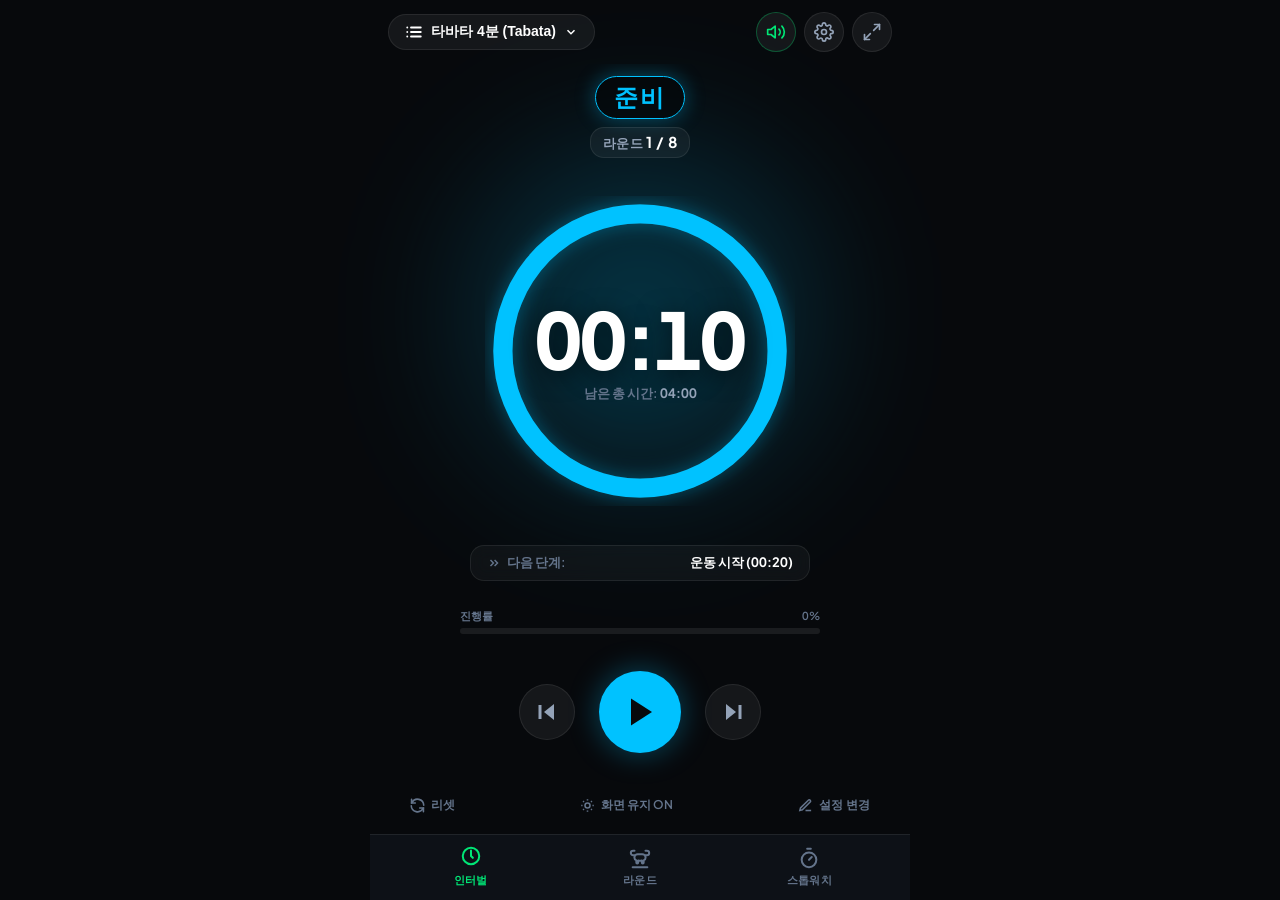
==== commit 7dd2f5c6: "fix: remove install banner and completely hide Netlify badges" ====
--- a/index.html
+++ b/index.html
@@ -571,6 +571,30 @@
             인터넷이 없는 헬스장, 지하, 비행기 모드에서도 완벽하게 작동합니다. 홈 화면에 추가하여 언제든 앱처럼 사용하세요.
           </p>
         </div>
+        <!-- Bluetooth Earbuds & Keyboard Shortcuts Info -->
+        <div style="background:var(--bg-card); border:1px solid var(--border-subtle); border-radius:var(--radius-md); padding:14px; margin-top:8px; display:flex; flex-direction:column; gap:8px;">
+          <div style="display:flex; align-items:center; gap:8px;">
+            <span style="font-size:16px;">🎧</span>
+            <strong style="font-size:13px;">에어팟 / 블루투스 이어폰 연동</strong>
+          </div>
+          <p style="font-size:12px; color:var(--text-secondary); line-height:1.5;">
+            에어팟/버즈 버튼이나 헤드폰 재생·일시정지 버튼을 누르면 땀 묻은 손으로 폰을 만지지 않고도 타이머를 제어할 수 있습니다.
+          </p>
+        </div>
+
+        <div style="background:var(--bg-card); border:1px solid var(--border-subtle); border-radius:var(--radius-md); padding:14px; margin-top:4px; display:flex; flex-direction:column; gap:8px;">
+          <div style="display:flex; align-items:center; gap:8px;">
+            <span style="font-size:16px;">⌨️</span>
+            <strong style="font-size:13px;">키보드 단축키 (PC / 태블릿)</strong>
+          </div>
+          <div style="font-size:12px; color:var(--text-secondary); display:grid; grid-template-columns:1fr 1fr; gap:6px;">
+            <span><strong style="color:var(--text-primary); background:rgba(255,255,255,0.1); padding:2px 6px; border-radius:4px;">Space</strong> 시작/정지</span>
+            <span><strong style="color:var(--text-primary); background:rgba(255,255,255,0.1); padding:2px 6px; border-radius:4px;">← / →</strong> 이전/다음</span>
+            <span><strong style="color:var(--text-primary); background:rgba(255,255,255,0.1); padding:2px 6px; border-radius:4px;">R</strong> 초기화</span>
+            <span><strong style="color:var(--text-primary); background:rgba(255,255,255,0.1); padding:2px 6px; border-radius:4px;">M</strong> 음소거</span>
+            <span><strong style="color:var(--text-primary); background:rgba(255,255,255,0.1); padding:2px 6px; border-radius:4px;">1, 2, 3</strong> 탭 전환</span>
+          </div>
+        </div>
 
         <button class="secondary-btn" id="openIosGuideBtn" style="margin-top:4px;">
           📱 아이폰 홈 화면 추가 방법
@@ -617,25 +641,7 @@
     </div>
   </div>
 
-  <!-- PWA Installation Banner for Android/Desktop -->
-  <div class="pwa-banner" id="pwaBanner">
-    <div class="pwa-banner-content">
-      <img src="./icons/icon-192.png" alt="Timer+" class="pwa-icon">
-      <div class="pwa-text">
-        <h4>홈 화면에 앱 설치</h4>
-        <p>인터넷 없이 즉시 실행</p>
-      </div>
-    </div>
-    <div style="display:flex; align-items:center; gap:8px;">
-      <button class="pwa-install-btn" id="pwaInstallBtn">설치</button>
-      <button class="icon-btn" id="pwaDismissBtn" style="width:32px; height:32px;" aria-label="닫기">
-        <svg width="14" height="14" viewBox="0 0 24 24" fill="none" stroke="currentColor" stroke-width="2.5">
-          <line x1="18" y1="6" x2="6" y2="18"></line>
-          <line x1="6" y1="6" x2="18" y2="18"></line>
-        </svg>
-      </button>
-    </div>
-  </div>
+
 
   <!-- =========================================================================
        MODAL 5: Rounds Timer Settings Modal
--- a/css/style.css
+++ b/css/style.css
@@ -512,6 +512,7 @@
 .sheet-body {
   padding: 16px 20px;
   overflow-y: auto;
+  -webkit-overflow-scrolling: touch;
   display: flex;
   flex-direction: column;
   gap: 12px;
@@ -755,63 +756,22 @@
   cursor: pointer;
 }
 
-/* PWA Install Notification Banner */
-.pwa-banner {
-  position: fixed;
-  bottom: calc(72px + env(safe-area-inset-bottom, 0px));
-  left: 16px;
-  right: 16px;
-  max-width: 508px;
-  margin: 0 auto;
-  background: linear-gradient(135deg, #1b2433, #121822);
-  border: 1px solid rgba(0, 230, 118, 0.3);
-  border-radius: var(--radius-lg);
-  padding: 10px 14px;
-  display: flex;
-  align-items: center;
-  justify-content: space-between;
-  box-shadow: 0 10px 30px rgba(0, 0, 0, 0.5);
-  z-index: 90;
-  transform: translateY(150%);
-  transition: transform 0.4s cubic-bezier(0.16, 1, 0.3, 1);
-}
-
-.pwa-banner.show {
-  transform: translateY(0);
-}
-
-.pwa-banner-content {
-  display: flex;
-  align-items: center;
-  gap: 12px;
-}
-
-.pwa-icon {
-  width: 42px;
-  height: 42px;
-  border-radius: 10px;
-}
-
-.pwa-text h4 {
-  font-size: 14px;
-  font-weight: 800;
-  color: var(--text-primary);
-}
-
-.pwa-text p {
-  font-size: 11px;
-  color: var(--text-secondary);
-}
-
-.pwa-install-btn {
-  background: var(--color-work);
-  color: #07090c;
-  font-weight: 800;
-  font-size: 13px;
-  border: none;
-  border-radius: var(--radius-full);
-  padding: 8px 16px;
-  cursor: pointer;
+/* Completely hide Netlify Drawer / Feedback / Powered by Netlify badges */
+iframe[src*="netlify"],
+iframe[id*="netlify"],
+[data-netlify-drawer],
+#netlify-feedback,
+.netlify-badge,
+.netlify-drawer,
+netlify-drawer {
+  display: none !important;
+  visibility: hidden !important;
+  opacity: 0 !important;
+  pointer-events: none !important;
+  width: 0 !important;
+  height: 0 !important;
+  position: absolute !important;
+  z-index: -9999 !important;
 }
 
 /* iOS Safari PWA Installation Step Card */
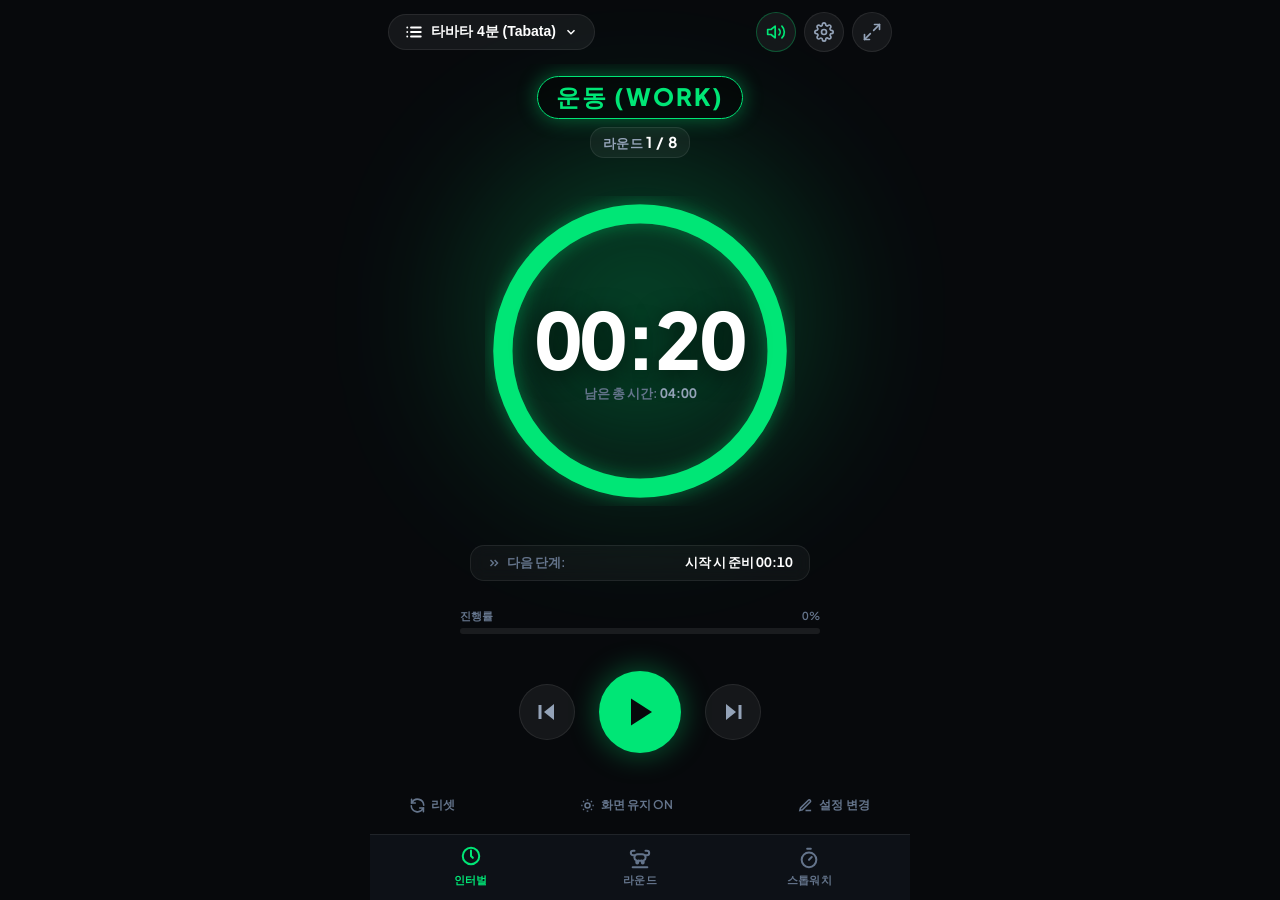
==== commit f3441823: "fix: persist last used workout, rounds config, active tab and show work time in idle state" ====
--- a/index.html
+++ b/index.html
@@ -106,7 +106,7 @@
     <main class="tab-view active" id="viewInterval">
       <!-- Phase Indicator & Round/Set Counter -->
       <div class="phase-header-wrapper">
-        <div class="phase-pill" id="phasePill">준비</div>
+        <div class="phase-pill" id="phasePill">운동 (WORK)</div>
         <div class="rounds-sets-bar">
           <div class="badge-item">
             라운드 <strong id="roundDisplay">1 / 8</strong>
@@ -126,7 +126,7 @@
         </svg>
 
         <div class="dial-content">
-          <div class="time-display" id="mainTimeDisplay">00:10</div>
+          <div class="time-display" id="mainTimeDisplay">00:20</div>
           <div class="total-remaining-hint">
             남은 총 시간: <span id="totalRemainingDisplay">04:10</span>
           </div>
@@ -217,7 +217,7 @@
     <main class="tab-view" id="viewRounds">
       <!-- Round Phase & Header -->
       <div class="phase-header-wrapper">
-        <div class="phase-pill" id="roundsPhasePill">준비</div>
+        <div class="phase-pill" id="roundsPhasePill">FIGHT (라운드)</div>
         <div class="rounds-sets-bar">
           <div class="badge-item">
             라운드 <strong id="roundsRoundDisplay">1 / 5</strong>
@@ -237,7 +237,7 @@
         </svg>
 
         <div class="dial-content">
-          <div class="time-display" id="roundsMainTimeDisplay">00:10</div>
+          <div class="time-display" id="roundsMainTimeDisplay">03:00</div>
           <div class="total-remaining-hint">
             현재 설정: <span id="roundsSummaryHint">3분 운동 / 1분 휴식</span>
           </div>
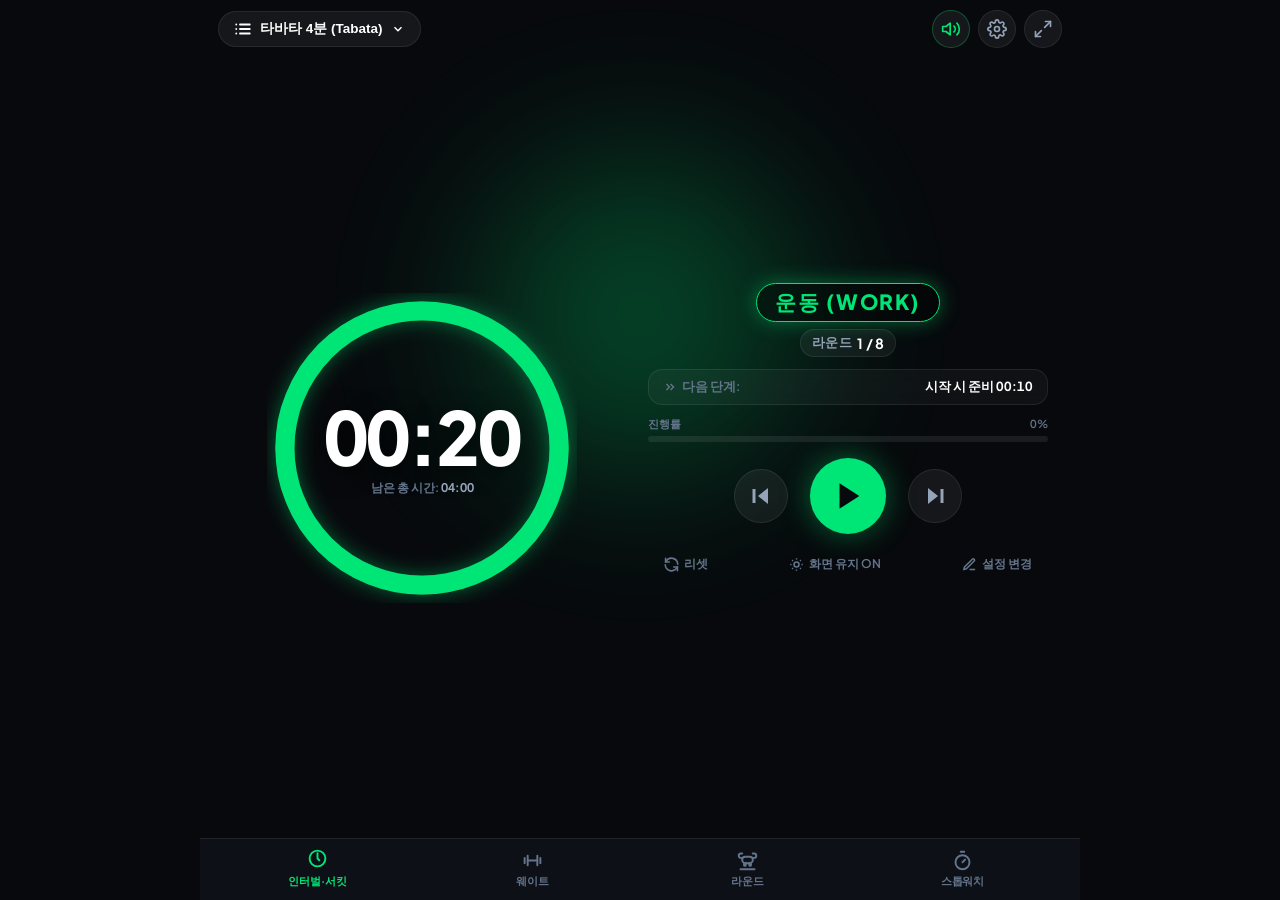
==== commit 3da6c37b: "초침 사운드 추가, 웨이트 전용 탭, 타바타 편의성 강화, 가로 모드 뷰 지원" ====
--- a/index.html
+++ b/index.html
@@ -3,8 +3,8 @@
 <head>
   <meta charset="UTF-8">
   <meta name="viewport" content="width=device-width, initial-scale=1.0, maximum-scale=1.0, user-scalable=no, viewport-fit=cover">
-  <title>Timer+ | 운동 인터벌 & 타바타 타이머 (TimerPlus)</title>
-  <meta name="description" content="타이머플러스(TimerPlus)와 동일한 기능의 고성능 운동 인터벌 타이머. 타바타, 복싱 라운드, HIIT, EMOM 맞춤 루틴 지원 및 100% 오프라인 동작 PWA.">
+  <title>Timer+ | 웨이트 · 타바타 · 홈트 서킷 운동 타이머 (TimerPlus)</title>
+  <meta name="description" content="웨이트 세트/휴식 카운터, 타바타, 홈트 서킷, 복싱 라운드 맞춤 루틴 지원 및 1초 초침 사운드 · 가로모드 · 100% 오프라인 동작 PWA.">
   <meta name="theme-color" content="#0a0c10">
 
   <!-- iOS Safari PWA Metas -->
@@ -50,6 +50,18 @@
         </svg>
       </button>
 
+      <!-- Weight Header Title / Exercise Memo Selector -->
+      <button class="routine-selector-btn" id="headerWeightBtn" style="display:none;" aria-label="운동 종목 입력">
+        <svg width="18" height="18" viewBox="0 0 24 24" fill="none" stroke="currentColor" stroke-width="2.3" stroke-linecap="round" stroke-linejoin="round">
+          <path d="M6.5 6.5v11M17.5 6.5v11M3 9v6M21 9v6M6.5 12h11"></path>
+        </svg>
+        <span class="routine-name-text" id="headerWeightName">웨이트 세트 & 휴식</span>
+        <svg width="13" height="13" viewBox="0 0 24 24" fill="none" stroke="currentColor" stroke-width="2.3">
+          <path d="M12 20h9"></path>
+          <path d="M16.5 3.5a2.121 2.121 0 0 1 3 3L7 19l-4 1 1-4L16.5 3.5z"></path>
+        </svg>
+      </button>
+
       <!-- Rounds Header Title / Config Button -->
       <button class="routine-selector-btn" id="headerRoundsConfigBtn" style="display:none;" aria-label="라운드 설정">
         <svg width="18" height="18" viewBox="0 0 24 24" fill="none" stroke="currentColor" stroke-width="2.2" stroke-linecap="round">
@@ -68,7 +80,7 @@
       </div>
 
       <div class="header-actions">
-        <button class="icon-btn" id="soundQuickBtn" aria-label="소리 켜기/끄기">
+        <button class="icon-btn" id="soundQuickBtn" aria-label="소리 켜기/끄기" title="소리 켜기/끄기">
           <!-- Audio On SVG -->
           <svg id="soundIconOn" width="20" height="20" viewBox="0 0 24 24" fill="none" stroke="currentColor" stroke-width="2" stroke-linecap="round" stroke-linejoin="round">
             <polygon points="11 5 6 9 2 9 2 15 6 15 11 19 11 5"></polygon>
@@ -82,14 +94,14 @@
           </svg>
         </button>
 
-        <button class="icon-btn" id="openSettingsBtn" aria-label="설정">
+        <button class="icon-btn" id="openSettingsBtn" aria-label="설정" title="설정 & 오디오">
           <svg width="20" height="20" viewBox="0 0 24 24" fill="none" stroke="currentColor" stroke-width="2" stroke-linecap="round" stroke-linejoin="round">
             <circle cx="12" cy="12" r="3"></circle>
             <path d="M19.4 15a1.65 1.65 0 0 0 .33 1.82l.06.06a2 2 0 0 1 0 2.83 2 2 0 0 1-2.83 0l-.06-.06a1.65 1.65 0 0 0-1.82-.33 1.65 1.65 0 0 0-1 1.51V21a2 2 0 0 1-2 2 2 2 0 0 1-2-2v-.09A1.65 1.65 0 0 0 9 19.4a1.65 1.65 0 0 0-1.82.33l-.06.06a2 2 0 0 1-2.83 0 2 2 0 0 1 0-2.83l.06-.06a1.65 1.65 0 0 0 .33-1.82 1.65 1.65 0 0 0-1.51-1H3a2 2 0 0 1-2-2 2 2 0 0 1 2-2h.09A1.65 1.65 0 0 0 4.6 9a1.65 1.65 0 0 0-.33-1.82l-.06-.06a2 2 0 0 1 0-2.83 2 2 0 0 1 2.83 0l.06.06a1.65 1.65 0 0 0 1.82.33H9a1.65 1.65 0 0 0 1-1.51V3a2 2 0 0 1 2-2 2 2 0 0 1 2 2v.09a1.65 1.65 0 0 0 1 1.51 1.65 1.65 0 0 0 1.82-.33l.06-.06a2 2 0 0 1 2.83 0 2 2 0 0 1 0 2.83l-.06.06a1.65 1.65 0 0 0-.33 1.82V9a1.65 1.65 0 0 0 1.51 1H21a2 2 0 0 1 2 2 2 2 0 0 1-2 2h-.09a1.65 1.65 0 0 0-1.51 1z"></path>
           </svg>
         </button>
 
-        <button class="icon-btn" id="fullscreenBtn" aria-label="전체화면">
+        <button class="icon-btn" id="fullscreenBtn" aria-label="전체화면" title="전체화면 전환">
           <svg width="20" height="20" viewBox="0 0 24 24" fill="none" stroke="currentColor" stroke-width="2" stroke-linecap="round" stroke-linejoin="round">
             <polyline points="15 3 21 3 21 9"></polyline>
             <polyline points="9 21 3 21 3 15"></polyline>
@@ -101,7 +113,7 @@
     </header>
 
     <!-- =====================================================================
-         TAB VIEW 1: INTERVAL / TABATA (기존 인터벌 운동 뷰)
+         TAB VIEW 1: INTERVAL / TABATA / HOME CIRCUIT
          ===================================================================== -->
     <main class="tab-view active" id="viewInterval">
       <!-- Phase Indicator & Round/Set Counter -->
@@ -114,6 +126,9 @@
           <div class="badge-item" id="setDisplayWrapper">
             세트 <strong id="setDisplay">1 / 1</strong>
           </div>
+          <div class="badge-item exercise-badge" id="intervalExerciseBanner" style="display:none;">
+            🏋️ <strong id="intervalExerciseName">스쿼트</strong>
+          </div>
         </div>
       </div>
 
@@ -133,6 +148,13 @@
         </div>
       </div>
 
+      <!-- Live Quick Time Adjustment Chips (Visible when active/paused) -->
+      <div class="quick-adjust-row" id="intervalQuickAdjustRow" style="display:none;">
+        <button class="chip-btn interval-adj-btn" data-adj="-10">-10초</button>
+        <button class="chip-btn highlight interval-adj-btn" data-adj="15">+15초 연장</button>
+        <button class="chip-btn interval-adj-btn" data-adj="30">+30초</button>
+      </div>
+
       <!-- Next Phase Preview Card -->
       <div class="next-up-card" id="nextUpCard">
         <span class="next-label">
@@ -158,7 +180,7 @@
 
       <!-- Main Controls -->
       <div class="controls-bar">
-        <button class="secondary-control-btn" id="prevBtn" aria-label="이전 단계">
+        <button class="secondary-control-btn" id="prevBtn" aria-label="이전 단계" title="이전 단계">
           <svg width="24" height="24" viewBox="0 0 24 24" fill="currentColor">
             <polygon points="19 20 9 12 19 4 19 20"></polygon>
             <line x1="5" y1="19" x2="5" y2="5" stroke="currentColor" stroke-width="3"></line>
@@ -175,7 +197,7 @@
           </svg>
         </button>
 
-        <button class="secondary-control-btn" id="nextBtn" aria-label="다음 단계">
+        <button class="secondary-control-btn" id="nextBtn" aria-label="다음 단계" title="다음 단계 스킵">
           <svg width="24" height="24" viewBox="0 0 24 24" fill="currentColor">
             <polygon points="5 4 15 12 5 20 5 4"></polygon>
             <line x1="19" y1="5" x2="19" y2="19" stroke="currentColor" stroke-width="3"></line>
@@ -212,7 +234,92 @@
     </main>
 
     <!-- =====================================================================
-         TAB VIEW 2: ROUNDS TIMER (복싱 & 격투기 라운드 타이머)
+         TAB VIEW 2: WEIGHT TRAINING (웨이트 세트 카운터 & 자유 휴식)
+         ===================================================================== -->
+    <main class="tab-view" id="viewWeight">
+      <div class="phase-header-wrapper">
+        <div class="phase-pill" id="weightPhasePill">1세트 준비</div>
+        <div class="rounds-sets-bar">
+          <div class="badge-item weight-target-stepper">
+            <button class="mini-step-btn" id="weightSetsMinusBtn" aria-label="목표 세트 감소">−</button>
+            <span>세트 <strong id="weightSetDisplay">1 / 4</strong></span>
+            <button class="mini-step-btn" id="weightSetsPlusBtn" aria-label="목표 세트 증가">+</button>
+          </div>
+        </div>
+        <div class="weight-set-dots" id="weightSetDots">
+          <!-- Rendered dynamically -->
+        </div>
+      </div>
+
+      <!-- Radial Dial for Weight Rest / TUT -->
+      <div class="dial-container">
+        <svg class="dial-svg" viewBox="0 0 260 260">
+          <circle class="dial-track" cx="130" cy="130" r="115" />
+          <circle class="dial-progress" id="weightDialProgressRing" cx="130" cy="130" r="115"
+                  stroke-dasharray="722.56" stroke-dashoffset="0" />
+        </svg>
+
+        <div class="dial-content">
+          <div class="time-display" id="weightMainTimeDisplay">01:30</div>
+          <div class="total-remaining-hint" id="weightSubHint">
+            세트 종료 후 버튼을 누르면 휴식이 시작됩니다
+          </div>
+        </div>
+      </div>
+
+      <!-- Quick Rest Preset Chips (Shown when ready / lifting / finished) -->
+      <div class="quick-adjust-row" id="weightPresetChipsRow">
+        <button class="chip-btn weight-rest-chip" data-sec="45">45초</button>
+        <button class="chip-btn weight-rest-chip" data-sec="60">1분</button>
+        <button class="chip-btn weight-rest-chip active" data-sec="90">1분 30초</button>
+        <button class="chip-btn weight-rest-chip" data-sec="120">2분</button>
+        <button class="chip-btn weight-rest-chip" data-sec="180">3분</button>
+      </div>
+
+      <!-- Active Rest Adjustment Chips (Shown during rest countdown) -->
+      <div class="quick-adjust-row" id="weightActiveAdjustRow" style="display:none;">
+        <button class="chip-btn weight-adj-btn" data-adj="-15">-15초</button>
+        <button class="chip-btn highlight weight-adj-btn" data-adj="15">+15초 연장</button>
+        <button class="chip-btn weight-adj-btn" data-adj="30">+30초</button>
+      </div>
+
+      <!-- Weight Controls -->
+      <div class="weight-action-bar">
+        <button class="weight-secondary-btn" id="weightSubBtn">
+          <span id="weightSubBtnLabel">⏱ 세트 시간 측정</span>
+        </button>
+
+        <button class="weight-primary-btn" id="weightPrimaryBtn">
+          <span id="weightPrimaryBtnLabel">✓ 1세트 완료 · 휴식 시작</span>
+        </button>
+      </div>
+
+      <!-- Weight Bottom Utilities -->
+      <div class="bottom-utils-bar">
+        <button class="util-btn" id="weightResetBtn">
+          <svg width="15" height="15" viewBox="0 0 24 24" fill="none" stroke="currentColor" stroke-width="2.5" stroke-linecap="round">
+            <path d="M2.5 2v6h6M21.5 22v-6h-6"></path>
+            <path d="M22 11.5A10 10 0 0 0 3.2 7.2L2.5 8M2 12.5a10 10 0 0 0 18.8 4.3l.7-.8"></path>
+          </svg>
+          새 종목 리셋
+        </button>
+
+        <span class="util-btn" id="weightSessionSummary" style="cursor:default;">
+          완료 0세트
+        </span>
+
+        <button class="util-btn" id="weightEditLabelBtn">
+          <svg width="15" height="15" viewBox="0 0 24 24" fill="none" stroke="currentColor" stroke-width="2.5">
+            <path d="M12 20h9"></path>
+            <path d="M16.5 3.5a2.121 2.121 0 0 1 3 3L7 19l-4 1 1-4L16.5 3.5z"></path>
+          </svg>
+          종목 메모
+        </button>
+      </div>
+    </main>
+
+    <!-- =====================================================================
+         TAB VIEW 3: ROUNDS TIMER (복싱 & 격투기 라운드 타이머)
          ===================================================================== -->
     <main class="tab-view" id="viewRounds">
       <!-- Round Phase & Header -->
@@ -304,7 +411,7 @@
     </main>
 
     <!-- =====================================================================
-         TAB VIEW 3: STOPWATCH (정밀 스톱워치 & 랩 타임)
+         TAB VIEW 4: STOPWATCH (정밀 스톱워치 & 랩 타임)
          ===================================================================== -->
     <main class="tab-view" id="viewStopwatch">
       <div class="stopwatch-display-container">
@@ -329,7 +436,7 @@
       </div>
 
       <!-- Stopwatch Controls -->
-      <div class="controls-bar" style="margin-top:auto;">
+      <div class="controls-bar stopwatch-controls-bar" style="margin-top:auto;">
         <button class="secondary-control-btn" id="stopwatchLapResetBtn" aria-label="랩 또는 초기화">
           <span id="stopwatchLapResetLabel" style="font-size:13px; font-weight:800;">초기화</span>
         </button>
@@ -343,10 +450,10 @@
           </svg>
         </button>
 
-        <div style="width:56px; height:56px; visibility:hidden;"></div>
-      </div>
-
-      <div class="bottom-utils-bar" style="justify-content:center; padding-top:4px;">
+        <div class="stopwatch-spacer" style="width:56px; height:56px; visibility:hidden;"></div>
+      </div>
+
+      <div class="bottom-utils-bar stopwatch-utils-bar" style="justify-content:center; padding-top:4px;">
         <span style="font-size:11px; color:var(--text-muted); font-weight:600;">1/100초 정밀 계측</span>
       </div>
     </main>
@@ -360,7 +467,18 @@
           <circle cx="12" cy="12" r="9"></circle>
           <polyline points="12 6 12 12 14 14"></polyline>
         </svg>
-        <span>인터벌</span>
+        <span>인터벌·서킷</span>
+      </button>
+
+      <button class="nav-tab" id="tabWeight" data-tab="weight">
+        <svg viewBox="0 0 24 24" fill="none" stroke="currentColor" stroke-width="2.2" stroke-linecap="round" stroke-linejoin="round">
+          <path d="M6.5 6.5v11"></path>
+          <path d="M17.5 6.5v11"></path>
+          <path d="M3 9v6"></path>
+          <path d="M21 9v6"></path>
+          <path d="M6.5 12h11"></path>
+        </svg>
+        <span>웨이트</span>
       </button>
 
       <button class="nav-tab" id="tabRounds" data-tab="rounds">
@@ -431,7 +549,11 @@
       <div class="sheet-body">
         <div style="display:flex; flex-direction:column; gap:4px;">
           <label style="font-size:12px; color:var(--text-secondary); font-weight:700;">루틴 이름</label>
-          <input type="text" id="editNameInput" class="text-input" placeholder="예: 타바타 복근 챌린지">
+          <input type="text" id="editNameInput" class="text-input" placeholder="예: 타바타 복근 / 홈트 전신 서킷">
+        </div>
+
+        <div style="font-size:11px; color:var(--text-muted); margin-top:-4px;">
+          💡 <strong>+ / −</strong> 버튼을 길게 누르면 시간이 빠르게 변경됩니다.
         </div>
 
         <!-- Work Time -->
@@ -473,6 +595,23 @@
           </div>
         </div>
 
+        <!-- Circuit Per-Round Exercise Names (Optional) -->
+        <div class="circuit-editor-card">
+          <div class="circuit-editor-header">
+            <div class="field-label">
+              <span class="field-name" style="color:var(--color-prepare);">🏋️ 라운드별 운동 종목 (홈트 서킷용)</span>
+              <span class="field-desc">입력 시 다음 동작 화면 표시 및 음성 안내가 작동합니다</span>
+            </div>
+            <button type="button" class="secondary-btn" id="circuitExercisesToggleBtn" style="padding:6px 10px; font-size:12px;">종목 설정 ▾</button>
+          </div>
+          <div id="circuitExercisesPanel" style="display:none; margin-top:10px; flex-direction:column; gap:8px;">
+            <div id="circuitExercisesInputs" class="circuit-inputs-grid">
+              <!-- Rendered dynamically for each round -->
+            </div>
+            <button type="button" class="util-btn" id="clearCircuitExercisesBtn" style="align-self:flex-end; font-size:11px; padding:4px 8px;">종목명 전체 비우기</button>
+          </div>
+        </div>
+
         <!-- Sets -->
         <div class="editor-field">
           <div class="field-label">
@@ -512,6 +651,17 @@
           </div>
         </div>
 
+        <!-- Cooldown Time -->
+        <div class="editor-field">
+          <div class="field-label">
+            <span class="field-name" style="color:var(--color-cooldown);">마무리 쿨다운 (Cooldown)</span>
+            <span class="field-desc">모든 세트 종료 후 호흡 정리</span>
+          </div>
+          <div class="stepper-control">
+            <button class="step-btn" data-step="-5" data-target="editCooldown">-</button>
+            <span class="step-value" id="valEditCooldown">00:00</span>
+            <button class="step-btn" data-step="5" data-target="editCooldown">+</button>
+          </div>
         </div>
       </div>
       <div class="sheet-footer">
@@ -539,46 +689,73 @@
         <!-- Sound Mode -->
         <div style="display:flex; flex-direction:column; gap:8px;">
           <span style="font-size:14px; font-weight:700;">사운드 모드</span>
-          <div class="segmented-picker">
-            <button class="seg-btn active" data-mode="all" id="segModeAll">효과음 + 음성</button>
+          <div class="segmented-picker four-cols">
+            <button class="seg-btn active" data-mode="all" id="segModeAll">효과음+음성</button>
             <button class="seg-btn" data-mode="beep" id="segModeBeep">효과음만</button>
+            <button class="seg-btn" data-mode="voice" id="segModeVoice">음성만</button>
             <button class="seg-btn" data-mode="mute" id="segModeMute">무음</button>
           </div>
         </div>
 
         <!-- Volume Slider -->
-        <div style="display:flex; flex-direction:column; gap:8px; margin-top:6px;">
+        <div style="display:flex; flex-direction:column; gap:8px; margin-top:4px;">
           <div style="display:flex; justify-content:space-between; font-size:13px;">
-            <span style="color:var(--text-secondary); font-weight:700;">볼륨 조절</span>
-            <span id="volumePercentText" style="font-weight:800;">80%</span>
-          </div>
-          <input type="range" class="range-slider" id="volumeSlider" min="0" max="100" value="80">
+            <span style="color:var(--text-secondary); font-weight:700;">사운드 볼륨 (음향 부스트)</span>
+            <span id="volumePercentText" style="font-weight:800; color:var(--color-work);">100%</span>
+          </div>
+          <input type="range" class="range-slider" id="volumeSlider" min="0" max="100" value="100">
+        </div>
+
+        <!-- 1-Second Tick-Tock Switch -->
+        <div class="setting-toggle-card">
+          <div style="display:flex; flex-direction:column; gap:2px; padding-right:12px;">
+            <span style="font-size:13.5px; font-weight:700; color:var(--text-primary); display:flex; align-items:center; gap:6px;">
+              ⏱️ 1초 똑딱 초침 소리
+              <span style="font-size:10px; background:var(--color-prepare); color:#000; font-weight:800; padding:1px 5px; border-radius:4px;">NEW</span>
+            </span>
+            <span style="font-size:11.5px; color:var(--text-secondary); line-height:1.4;">화면에서 눈을 떼고 운동해도 매 1초마다 가벼운 똑딱 소리로 시간 흐름을 알려줍니다.</span>
+          </div>
+          <input type="checkbox" id="tickSoundToggle" checked style="width:22px; height:22px; accent-color:var(--color-work); cursor:pointer; flex-shrink:0;">
+        </div>
+
+        <!-- Halfway Alert Switch -->
+        <div class="setting-toggle-card">
+          <div style="display:flex; flex-direction:column; gap:2px; padding-right:12px;">
+            <span style="font-size:13.5px; font-weight:700; color:var(--text-primary);">
+              🔔 절반 경과 알림 (30초 이상 운동)
+            </span>
+            <span style="font-size:11.5px; color:var(--text-secondary); line-height:1.4;">플랭크·서킷 등 30초 이상 운동 시 절반 지점을 알려줍니다.</span>
+          </div>
+          <input type="checkbox" id="halfwayAlertToggle" checked style="width:22px; height:22px; accent-color:var(--color-work); cursor:pointer; flex-shrink:0;">
+        </div>
+
+        <!-- Background Music Mixing Mode Switch -->
+        <div class="setting-toggle-card">
+          <div style="display:flex; flex-direction:column; gap:2px; padding-right:12px;">
+            <span style="font-size:13.5px; font-weight:700; color:var(--text-primary); display:flex; align-items:center; gap:6px;">
+              🎵 음악 앱과 동시 재생
+              <span style="font-size:10px; background:var(--color-work); color:#000; font-weight:800; padding:1px 5px; border-radius:4px;">권장</span>
+            </span>
+            <span style="font-size:11.5px; color:var(--text-secondary); line-height:1.4;">유튜브 뮤직, 스포티파이 등 음악이 끊기지 않고 카운트다운 소리와 함께 들립니다.</span>
+          </div>
+          <input type="checkbox" id="audioMixingToggle" checked style="width:22px; height:22px; accent-color:var(--color-work); cursor:pointer; flex-shrink:0;">
         </div>
 
         <!-- Sound Test Buttons -->
         <div style="display:flex; gap:8px; margin-top:4px;">
-          <button class="secondary-btn" id="testBellBtn" style="flex:1; font-size:12px; padding:10px;">🔔 복싱 벨 테스트</button>
-          <button class="secondary-btn" id="testBeepBtn" style="flex:1; font-size:12px; padding:10px;">⏱ 카운트다운 테스트</button>
-        </div>
-
-        <!-- PWA / Offline Status Info -->
-        <div style="background:var(--bg-card); border:1px solid var(--border-subtle); border-radius:var(--radius-md); padding:14px; margin-top:8px; display:flex; flex-direction:column; gap:6px;">
+          <button class="secondary-btn" id="testTickBtn" style="flex:0.9; font-size:12px; padding:10px;">⏱ 똑-딱 테스트</button>
+          <button class="secondary-btn" id="testBeepBtn" style="flex:1.1; font-size:12px; padding:10px;">🔊 카운트다운</button>
+          <button class="secondary-btn" id="testBellBtn" style="flex:0.8; font-size:12px; padding:10px;">🔔 복싱 벨</button>
+        </div>
+
+        <!-- PWA / Landscape Info -->
+        <div style="background:var(--bg-card); border:1px solid var(--border-subtle); border-radius:var(--radius-md); padding:14px; margin-top:4px; display:flex; flex-direction:column; gap:6px;">
           <div style="display:flex; align-items:center; gap:8px;">
             <span style="width:8px; height:8px; border-radius:50%; background:var(--color-work); box-shadow:0 0 8px var(--color-work-glow);"></span>
-            <strong style="font-size:14px;">100% 오프라인 지원</strong>
+            <strong style="font-size:13.5px;">가로 모드(전광판 뷰) & 100% 오프라인 지원</strong>
           </div>
           <p style="font-size:12px; color:var(--text-secondary); line-height:1.5;">
-            인터넷이 없는 헬스장, 지하, 비행기 모드에서도 완벽하게 작동합니다. 홈 화면에 추가하여 언제든 앱처럼 사용하세요.
-          </p>
-        </div>
-        <!-- Bluetooth Earbuds & Keyboard Shortcuts Info -->
-        <div style="background:var(--bg-card); border:1px solid var(--border-subtle); border-radius:var(--radius-md); padding:14px; margin-top:8px; display:flex; flex-direction:column; gap:8px;">
-          <div style="display:flex; align-items:center; gap:8px;">
-            <span style="font-size:16px;">🎧</span>
-            <strong style="font-size:13px;">에어팟 / 블루투스 이어폰 연동</strong>
-          </div>
-          <p style="font-size:12px; color:var(--text-secondary); line-height:1.5;">
-            에어팟/버즈 버튼이나 헤드폰 재생·일시정지 버튼을 누르면 땀 묻은 손으로 폰을 만지지 않고도 타이머를 제어할 수 있습니다.
+            스마트폰을 가로로 세워두면 멀리서도 잘 보이는 <strong>2단 대형 전광판 레이아웃</strong>으로 자동 전환되며, 비행기 모드나 지하 헬스장에서도 완벽히 작동합니다.
           </p>
         </div>
 
@@ -588,11 +765,11 @@
             <strong style="font-size:13px;">키보드 단축키 (PC / 태블릿)</strong>
           </div>
           <div style="font-size:12px; color:var(--text-secondary); display:grid; grid-template-columns:1fr 1fr; gap:6px;">
-            <span><strong style="color:var(--text-primary); background:rgba(255,255,255,0.1); padding:2px 6px; border-radius:4px;">Space</strong> 시작/정지</span>
+            <span><strong style="color:var(--text-primary); background:rgba(255,255,255,0.1); padding:2px 6px; border-radius:4px;">Space</strong> 시작/세트완료</span>
             <span><strong style="color:var(--text-primary); background:rgba(255,255,255,0.1); padding:2px 6px; border-radius:4px;">← / →</strong> 이전/다음</span>
-            <span><strong style="color:var(--text-primary); background:rgba(255,255,255,0.1); padding:2px 6px; border-radius:4px;">R</strong> 초기화</span>
-            <span><strong style="color:var(--text-primary); background:rgba(255,255,255,0.1); padding:2px 6px; border-radius:4px;">M</strong> 음소거</span>
-            <span><strong style="color:var(--text-primary); background:rgba(255,255,255,0.1); padding:2px 6px; border-radius:4px;">1, 2, 3</strong> 탭 전환</span>
+            <span><strong style="color:var(--text-primary); background:rgba(255,255,255,0.1); padding:2px 6px; border-radius:4px;">+ / -</strong> +15초 / -10초</span>
+            <span><strong style="color:var(--text-primary); background:rgba(255,255,255,0.1); padding:2px 6px; border-radius:4px;">R / M</strong> 리셋 / 음소거</span>
+            <span><strong style="color:var(--text-primary); background:rgba(255,255,255,0.1); padding:2px 6px; border-radius:4px;">1 ~ 4</strong> 모드 탭 전환</span>
           </div>
         </div>
 
@@ -600,7 +777,7 @@
           📱 아이폰 홈 화면 추가 방법
         </button>
 
-        <button class="danger-btn" id="resetDefaultsBtn" style="margin-top:6px;">
+        <button class="danger-btn" id="resetDefaultsBtn" style="margin-top:4px;">
           기본 루틴으로 초기화
         </button>
       </div>
@@ -641,8 +818,6 @@
     </div>
   </div>
 
-
-
   <!-- =========================================================================
        MODAL 5: Rounds Timer Settings Modal
        ========================================================================= -->
@@ -721,9 +896,41 @@
     </div>
   </div>
 
+  <!-- =========================================================================
+       MODAL 6: Weight Exercise Label Quick Modal
+       ========================================================================= -->
+  <div class="modal-overlay" id="weightLabelModal">
+    <div class="bottom-sheet">
+      <div class="sheet-header">
+        <h3 class="sheet-title">현재 웨이트 종목 메모</h3>
+        <button class="icon-btn" id="closeWeightLabelBtn" aria-label="닫기">
+          <svg width="20" height="20" viewBox="0 0 24 24" fill="none" stroke="currentColor" stroke-width="2">
+            <line x1="18" y1="6" x2="6" y2="18"></line>
+            <line x1="6" y1="6" x2="18" y2="18"></line>
+          </svg>
+        </button>
+      </div>
+      <div class="sheet-body">
+        <input type="text" id="weightLabelInput" class="text-input" placeholder="예: 벤치프레스 80kg / 바벨 스쿼트">
+        <div style="display:flex; flex-wrap:wrap; gap:6px;">
+          <button type="button" class="chip-btn weight-quick-name" data-label="벤치프레스">벤치프레스</button>
+          <button type="button" class="chip-btn weight-quick-name" data-label="스쿼트">스쿼트</button>
+          <button type="button" class="chip-btn weight-quick-name" data-label="데드리프트">데드리프트</button>
+          <button type="button" class="chip-btn weight-quick-name" data-label="랫풀다운 / 풀업">랫풀다운/풀업</button>
+          <button type="button" class="chip-btn weight-quick-name" data-label="숄더프레스">숄더프레스</button>
+          <button type="button" class="chip-btn weight-quick-name" data-label="">메모 지우기</button>
+        </div>
+      </div>
+      <div class="sheet-footer">
+        <button class="primary-btn" id="saveWeightLabelBtn" style="flex:1;">적용하기</button>
+      </div>
+    </div>
+  </div>
+
   <!-- Scripts -->
   <script src="./js/audio.js"></script>
   <script src="./js/timer.js"></script>
+  <script src="./js/weight_timer.js"></script>
   <script src="./js/rounds_timer.js"></script>
   <script src="./js/stopwatch.js"></script>
   <script src="./js/storage.js"></script>
--- a/css/style.css
+++ b/css/style.css
@@ -1,5 +1,5 @@
 /* ==========================================================================
-   TimerPlus Modern Gym & PWA Design System
+   TimerPlus Modern Gym & PWA Design System (Portrait + Landscape Wall Clock)
    ========================================================================== */
 
 :root {
@@ -13,13 +13,13 @@
   /* Athletic Phase Colors */
   --color-prepare: #00c2ff;
   --color-prepare-glow: rgba(0, 194, 255, 0.28);
-  
+
   --color-work: #00e676;
   --color-work-glow: rgba(0, 230, 118, 0.35);
-  
+
   --color-rest: #ff9100;
   --color-rest-glow: rgba(255, 145, 0, 0.32);
-  
+
   --color-set-rest: #b388ff;
   --color-set-rest-glow: rgba(179, 136, 255, 0.32);
 
@@ -34,7 +34,7 @@
   --text-primary: #ffffff;
   --text-secondary: #94a3b8;
   --text-muted: #64748b;
-  
+
   /* Radii & Transitions */
   --radius-sm: 8px;
   --radius-md: 14px;
@@ -42,7 +42,7 @@
   --radius-full: 9999px;
   --transition-fast: 0.15s cubic-bezier(0.4, 0, 0.2, 1);
   --transition-normal: 0.3s cubic-bezier(0.4, 0, 0.2, 1);
-  --font-main: 'Plus Jakarta Sans', -apple-system, BlinkMacSystemFont, "Segoe UI", Roboto, sans-serif;
+  --font-main: 'Plus Jakarta Sans', 'Pretendard', -apple-system, BlinkMacSystemFont, "Apple SD Gothic Neo", "Malgun Gothic", "Segoe UI", Roboto, sans-serif;
   --font-mono: 'SF Mono', Consolas, Monaco, "Liberation Mono", monospace;
 }
 
@@ -111,9 +111,10 @@
   display: flex;
   align-items: center;
   justify-content: space-between;
-  padding: 12px 18px;
-  min-height: 58px;
+  padding: 10px 18px;
+  min-height: 54px;
   z-index: 10;
+  flex-shrink: 0;
 }
 
 .routine-selector-btn {
@@ -123,13 +124,13 @@
   background: rgba(255, 255, 255, 0.06);
   border: 1px solid var(--border-subtle);
   border-radius: var(--radius-full);
-  padding: 8px 16px;
-  color: var(--text-primary);
-  font-size: 14px;
+  padding: 8px 15px;
+  color: var(--text-primary);
+  font-size: 13.5px;
   font-weight: 700;
   cursor: pointer;
   transition: var(--transition-fast);
-  max-width: 65%;
+  max-width: 64%;
 }
 
 .routine-selector-btn:hover {
@@ -153,14 +154,15 @@
   background: rgba(255, 255, 255, 0.06);
   border: 1px solid var(--border-subtle);
   border-radius: 50%;
-  width: 40px;
-  height: 40px;
+  width: 38px;
+  height: 38px;
   display: flex;
   align-items: center;
   justify-content: center;
   color: var(--text-secondary);
   cursor: pointer;
   transition: var(--transition-fast);
+  flex-shrink: 0;
 }
 
 .icon-btn:hover {
@@ -173,29 +175,19 @@
   border-color: rgba(0, 230, 118, 0.3);
 }
 
-/* Main Workout Viewport */
-.workout-viewport {
-  flex: 1;
-  display: flex;
-  flex-direction: column;
-  align-items: center;
-  justify-content: space-between;
-  padding: 8px 16px 20px 16px;
-}
-
 /* Phase Badge & Round Status */
 .phase-header-wrapper {
   display: flex;
   flex-direction: column;
   align-items: center;
-  gap: 8px;
-  margin-top: 4px;
+  gap: 7px;
+  margin-top: 2px;
 }
 
 .phase-pill {
-  font-size: 24px;
+  font-size: 21px;
   font-weight: 900;
-  letter-spacing: 2px;
+  letter-spacing: 1.5px;
   text-transform: uppercase;
   color: var(--active-phase-color);
   padding: 4px 18px;
@@ -204,40 +196,56 @@
   border: 1.5px solid var(--active-phase-color);
   box-shadow: 0 0 20px var(--active-phase-glow);
   transition: color 0.3s ease, border-color 0.3s ease, box-shadow 0.3s ease;
+  text-align: center;
 }
 
 .rounds-sets-bar {
   display: flex;
   align-items: center;
-  gap: 12px;
-  font-size: 13px;
+  justify-content: center;
+  flex-wrap: wrap;
+  gap: 8px;
+  font-size: 12.5px;
   font-weight: 700;
   color: var(--text-secondary);
-  text-transform: uppercase;
-  letter-spacing: 0.5px;
+  letter-spacing: 0.3px;
 }
 
 .badge-item {
   background: rgba(255, 255, 255, 0.05);
   border: 1px solid var(--border-subtle);
-  padding: 4px 12px;
+  padding: 4px 11px;
   border-radius: var(--radius-md);
+  display: inline-flex;
+  align-items: center;
+  gap: 5px;
 }
 
 .badge-item strong {
   color: var(--text-primary);
-  font-size: 15px;
+  font-size: 14px;
+}
+
+.exercise-badge {
+  border-color: rgba(0, 194, 255, 0.35);
+  background: rgba(0, 194, 255, 0.1);
+  color: var(--color-prepare);
+}
+
+.exercise-badge strong {
+  color: #ffffff;
 }
 
 /* Radial Timer Dial Container */
 .dial-container {
   position: relative;
-  width: min(72vw, 310px);
-  height: min(72vw, 310px);
-  display: flex;
-  align-items: center;
-  justify-content: center;
-  margin: 10px 0;
+  width: min(67vw, 286px);
+  height: min(67vw, 286px);
+  display: flex;
+  align-items: center;
+  justify-content: center;
+  margin: 4px 0;
+  flex-shrink: 0;
 }
 
 .dial-svg {
@@ -271,10 +279,12 @@
   flex-direction: column;
   align-items: center;
   justify-content: center;
+  padding: 0 22px;
+  text-align: center;
 }
 
 .time-display {
-  font-size: clamp(60px, 17vw, 78px);
+  font-size: clamp(54px, 16vw, 74px);
   font-weight: 900;
   font-family: var(--font-main);
   letter-spacing: -2px;
@@ -285,10 +295,11 @@
 }
 
 .total-remaining-hint {
-  font-size: 13px;
+  font-size: 12px;
   color: var(--text-muted);
-  margin-top: 8px;
+  margin-top: 7px;
   font-weight: 600;
+  line-height: 1.35;
 }
 
 .total-remaining-hint span {
@@ -297,18 +308,179 @@
   font-weight: 700;
 }
 
+/* Quick Adjust & Rest Preset Chips */
+.quick-adjust-row {
+  display: flex;
+  align-items: center;
+  justify-content: center;
+  flex-wrap: wrap;
+  gap: 6px;
+  width: 100%;
+  max-width: 380px;
+}
+
+.chip-btn {
+  background: rgba(255, 255, 255, 0.06);
+  border: 1px solid var(--border-subtle);
+  color: var(--text-secondary);
+  border-radius: var(--radius-full);
+  padding: 6px 12px;
+  font-size: 12px;
+  font-weight: 700;
+  font-family: var(--font-main);
+  cursor: pointer;
+  transition: var(--transition-fast);
+  font-variant-numeric: tabular-nums;
+}
+
+.chip-btn:hover {
+  background: rgba(255, 255, 255, 0.13);
+  color: var(--text-primary);
+}
+
+.chip-btn:active {
+  transform: scale(0.94);
+}
+
+.chip-btn.active {
+  background: rgba(0, 230, 118, 0.16);
+  border-color: var(--color-work);
+  color: var(--color-work);
+}
+
+.chip-btn.highlight {
+  background: rgba(255, 145, 0, 0.16);
+  border-color: rgba(255, 145, 0, 0.45);
+  color: #ffb74d;
+}
+
+/* Weight Set Counter & Action Buttons */
+.weight-target-stepper {
+  gap: 10px;
+  padding: 3px 8px;
+}
+
+.mini-step-btn {
+  background: rgba(255, 255, 255, 0.1);
+  border: none;
+  color: var(--text-primary);
+  width: 22px;
+  height: 22px;
+  border-radius: 50%;
+  font-size: 14px;
+  font-weight: 800;
+  cursor: pointer;
+  display: inline-flex;
+  align-items: center;
+  justify-content: center;
+}
+
+.mini-step-btn:active {
+  transform: scale(0.9);
+}
+
+.weight-set-dots {
+  display: flex;
+  align-items: center;
+  justify-content: center;
+  flex-wrap: wrap;
+  gap: 5px;
+  max-width: 340px;
+}
+
+.set-dot {
+  font-size: 11px;
+  font-weight: 800;
+  padding: 2px 9px;
+  border-radius: var(--radius-full);
+  background: rgba(255, 255, 255, 0.05);
+  border: 1px solid var(--border-subtle);
+  color: var(--text-muted);
+  font-variant-numeric: tabular-nums;
+}
+
+.set-dot.current {
+  border-color: var(--active-phase-color);
+  color: var(--text-primary);
+  background: rgba(255, 255, 255, 0.1);
+}
+
+.set-dot.done {
+  background: rgba(0, 230, 118, 0.16);
+  border-color: rgba(0, 230, 118, 0.45);
+  color: var(--color-work);
+}
+
+.weight-action-bar {
+  display: flex;
+  align-items: center;
+  justify-content: center;
+  gap: 10px;
+  width: 100%;
+  max-width: 380px;
+  padding: 4px 0;
+}
+
+.weight-secondary-btn {
+  flex: 0.85;
+  background: rgba(255, 255, 255, 0.07);
+  border: 1px solid var(--border-subtle);
+  color: var(--text-primary);
+  border-radius: var(--radius-md);
+  height: 54px;
+  padding: 0 12px;
+  font-size: 13px;
+  font-weight: 800;
+  font-family: var(--font-main);
+  cursor: pointer;
+  transition: var(--transition-fast);
+}
+
+.weight-secondary-btn:hover {
+  background: rgba(255, 255, 255, 0.13);
+}
+
+.weight-secondary-btn:active {
+  transform: scale(0.96);
+}
+
+.weight-primary-btn {
+  flex: 1.45;
+  background: var(--active-phase-color);
+  border: none;
+  color: #07090c;
+  border-radius: var(--radius-md);
+  height: 54px;
+  padding: 0 14px;
+  font-size: 14px;
+  font-weight: 900;
+  font-family: var(--font-main);
+  cursor: pointer;
+  box-shadow: 0 0 24px var(--active-phase-glow);
+  transition: transform 0.15s ease, background 0.3s ease, box-shadow 0.3s ease;
+}
+
+.weight-primary-btn:hover {
+  transform: translateY(-1px);
+}
+
+.weight-primary-btn:active {
+  transform: scale(0.96);
+}
+
 /* Next Up Interval Card */
 .next-up-card {
   width: 100%;
-  max-width: 340px;
+  max-width: 360px;
   background: rgba(255, 255, 255, 0.04);
   border: 1px solid var(--border-subtle);
   border-radius: var(--radius-md);
-  padding: 8px 16px;
+  padding: 8px 14px;
   display: flex;
   align-items: center;
   justify-content: space-between;
-  font-size: 13px;
+  gap: 8px;
+  font-size: 12.5px;
   backdrop-filter: blur(8px);
 }
 
@@ -317,13 +489,17 @@
   font-weight: 600;
   display: flex;
   align-items: center;
-  gap: 6px;
+  gap: 5px;
+  flex-shrink: 0;
 }
 
 .next-value {
   color: var(--text-primary);
   font-weight: 700;
   font-variant-numeric: tabular-nums;
+  overflow: hidden;
+  text-overflow: ellipsis;
+  white-space: nowrap;
 }
 
 /* Overall Workout Linear Progress Bar */
@@ -365,17 +541,17 @@
   display: flex;
   align-items: center;
   justify-content: center;
-  gap: 24px;
-  width: 100%;
-  padding: 8px 0;
+  gap: 22px;
+  width: 100%;
+  padding: 4px 0;
 }
 
 .secondary-control-btn {
   background: rgba(255, 255, 255, 0.06);
   border: 1px solid var(--border-subtle);
   color: var(--text-secondary);
-  width: 56px;
-  height: 56px;
+  width: 54px;
+  height: 54px;
   border-radius: 50%;
   display: flex;
   align-items: center;
@@ -397,8 +573,8 @@
 .main-play-btn {
   background: var(--active-phase-color);
   border: none;
-  width: 82px;
-  height: 82px;
+  width: 76px;
+  height: 76px;
   border-radius: 50%;
   display: flex;
   align-items: center;
@@ -410,8 +586,8 @@
 }
 
 .main-play-btn svg {
-  width: 36px;
-  height: 36px;
+  width: 34px;
+  height: 34px;
   fill: currentColor;
 }
 
@@ -429,7 +605,8 @@
   align-items: center;
   justify-content: space-between;
   width: 100%;
-  padding: 0 12px;
+  max-width: 400px;
+  padding: 0 6px;
 }
 
 .util-btn {
@@ -438,11 +615,12 @@
   color: var(--text-muted);
   font-size: 12px;
   font-weight: 600;
-  display: flex;
-  align-items: center;
-  gap: 6px;
-  cursor: pointer;
-  padding: 8px 12px;
+  font-family: var(--font-main);
+  display: flex;
+  align-items: center;
+  gap: 5px;
+  cursor: pointer;
+  padding: 6px 10px;
   border-radius: var(--radius-sm);
   transition: var(--transition-fast);
 }
@@ -483,7 +661,7 @@
   border-top-right-radius: var(--radius-lg);
   width: 100%;
   max-width: 540px;
-  max-height: 85dvh;
+  max-height: 86dvh;
   display: flex;
   flex-direction: column;
   transform: translateY(100%);
@@ -499,23 +677,24 @@
   display: flex;
   align-items: center;
   justify-content: space-between;
-  padding: 16px 20px;
+  padding: 14px 20px;
   border-bottom: 1px solid var(--border-subtle);
+  flex-shrink: 0;
 }
 
 .sheet-title {
-  font-size: 18px;
+  font-size: 17px;
   font-weight: 800;
   color: var(--text-primary);
 }
 
 .sheet-body {
-  padding: 16px 20px;
+  padding: 14px 20px;
   overflow-y: auto;
   -webkit-overflow-scrolling: touch;
   display: flex;
   flex-direction: column;
-  gap: 12px;
+  gap: 10px;
   flex: 1;
 }
 
@@ -526,6 +705,7 @@
   display: flex;
   gap: 10px;
   z-index: 5;
+  flex-shrink: 0;
 }
 
 /* Preset Cards in Routine Drawer */
@@ -533,10 +713,11 @@
   background: var(--bg-card);
   border: 1px solid var(--border-subtle);
   border-radius: var(--radius-md);
-  padding: 14px 16px;
+  padding: 13px 15px;
   display: flex;
   align-items: center;
   justify-content: space-between;
+  gap: 10px;
   cursor: pointer;
   transition: var(--transition-fast);
 }
@@ -555,16 +736,19 @@
   display: flex;
   flex-direction: column;
   gap: 4px;
+  min-width: 0;
+  flex: 1;
 }
 
 .preset-title-row {
   display: flex;
   align-items: center;
   gap: 8px;
+  flex-wrap: wrap;
 }
 
 .preset-name {
-  font-size: 15px;
+  font-size: 14.5px;
   font-weight: 700;
   color: var(--text-primary);
 }
@@ -583,24 +767,81 @@
   font-size: 12px;
   color: var(--text-secondary);
   display: flex;
-  gap: 12px;
+  flex-wrap: wrap;
+  gap: 10px;
+}
+
+.preset-exercises-hint {
+  font-size: 11px;
+  color: var(--color-prepare);
+  font-weight: 600;
+  overflow: hidden;
+  text-overflow: ellipsis;
+  white-space: nowrap;
+  margin-top: 2px;
 }
 
 .preset-card-actions {
   display: flex;
   align-items: center;
   gap: 6px;
-}
-
-/* Routine Editor Inputs & Steppers */
+  flex-shrink: 0;
+}
+
+/* Routine Editor Inputs, Steppers & Circuit Section */
 .editor-field {
   background: var(--bg-card);
   border: 1px solid var(--border-subtle);
   border-radius: var(--radius-md);
-  padding: 12px 16px;
+  padding: 11px 15px;
   display: flex;
   align-items: center;
   justify-content: space-between;
+}
+
+.circuit-editor-card {
+  background: var(--bg-card);
+  border: 1px solid rgba(0, 194, 255, 0.25);
+  border-radius: var(--radius-md);
+  padding: 12px 15px;
+  display: flex;
+  flex-direction: column;
+}
+
+.circuit-editor-header {
+  display: flex;
+  align-items: center;
+  justify-content: space-between;
+  gap: 8px;
+}
+
+.circuit-inputs-grid {
+  display: grid;
+  grid-template-columns: 1fr;
+  gap: 6px;
+}
+
+.circuit-input-row {
+  display: flex;
+  align-items: center;
+  gap: 8px;
+}
+
+.circuit-r-badge {
+  font-size: 11px;
+  font-weight: 800;
+  color: var(--color-prepare);
+  background: rgba(0, 194, 255, 0.12);
+  border-radius: var(--radius-sm);
+  padding: 6px 8px;
+  min-width: 34px;
+  text-align: center;
+  flex-shrink: 0;
+}
+
+.circuit-round-input {
+  padding: 8px 12px !important;
+  font-size: 13.5px !important;
 }
 
 .field-label {
@@ -610,7 +851,7 @@
 }
 
 .field-name {
-  font-size: 14px;
+  font-size: 13.5px;
   font-weight: 700;
 }
 
@@ -650,9 +891,9 @@
 }
 
 .step-value {
-  font-size: 16px;
+  font-size: 15.5px;
   font-weight: 800;
-  min-width: 54px;
+  min-width: 52px;
   text-align: center;
   font-variant-numeric: tabular-nums;
 }
@@ -662,11 +903,13 @@
   background: var(--bg-card);
   border: 1px solid var(--border-subtle);
   border-radius: var(--radius-md);
-  padding: 12px 16px;
-  color: var(--text-primary);
-  font-size: 15px;
+  padding: 11px 14px;
+  color: var(--text-primary);
+  font-size: 14.5px;
   font-family: var(--font-main);
   outline: none;
+  user-select: text;
+  -webkit-user-select: text;
 }
 
 .text-input:focus {
@@ -679,9 +922,10 @@
   color: #07090c;
   border: none;
   border-radius: var(--radius-md);
-  padding: 14px;
-  font-size: 15px;
+  padding: 13px;
+  font-size: 14.5px;
   font-weight: 800;
+  font-family: var(--font-main);
   cursor: pointer;
   transition: var(--transition-fast);
   display: flex;
@@ -700,9 +944,10 @@
   color: var(--text-primary);
   border: 1px solid var(--border-subtle);
   border-radius: var(--radius-md);
-  padding: 12px;
-  font-size: 14px;
+  padding: 11px;
+  font-size: 13.5px;
   font-weight: 700;
+  font-family: var(--font-main);
   cursor: pointer;
   transition: var(--transition-fast);
 }
@@ -716,13 +961,14 @@
   color: #ef4444;
   border: 1px solid rgba(239, 68, 68, 0.3);
   border-radius: var(--radius-md);
-  padding: 10px;
+  padding: 10px 14px;
   font-size: 13px;
   font-weight: 700;
-  cursor: pointer;
-}
-
-/* Sound Settings & Voice Options */
+  font-family: var(--font-main);
+  cursor: pointer;
+}
+
+/* Sound Settings & Toggle Cards */
 .segmented-picker {
   display: grid;
   grid-template-columns: repeat(3, 1fr);
@@ -733,12 +979,17 @@
   gap: 4px;
 }
 
+.segmented-picker.four-cols {
+  grid-template-columns: repeat(4, 1fr);
+}
+
 .seg-btn {
   background: none;
   border: none;
   color: var(--text-secondary);
-  font-size: 12px;
+  font-size: 11.5px;
   font-weight: 700;
+  font-family: var(--font-main);
   padding: 8px 4px;
   border-radius: var(--radius-sm);
   cursor: pointer;
@@ -750,13 +1001,23 @@
   color: #07090c;
 }
 
+.setting-toggle-card {
+  display: flex;
+  justify-content: space-between;
+  align-items: center;
+  background: var(--bg-card);
+  border: 1px solid var(--border-subtle);
+  border-radius: var(--radius-md);
+  padding: 11px 14px;
+}
+
 .range-slider {
   width: 100%;
   accent-color: var(--color-work);
   cursor: pointer;
 }
 
-/* Completely hide Netlify Drawer / Feedback / Powered by Netlify badges */
+/* Completely hide Netlify Drawer / Feedback badges */
 iframe[src*="netlify"],
 iframe[id*="netlify"],
 [data-netlify-drawer],
@@ -809,10 +1070,10 @@
 /* Toast Message */
 .toast-msg {
   position: fixed;
-  top: 20px;
+  top: 18px;
   left: 50%;
   transform: translateX(-50%) translateY(-100px);
-  background: rgba(18, 24, 34, 0.92);
+  background: rgba(18, 24, 34, 0.94);
   border: 1px solid var(--border-focus);
   backdrop-filter: blur(12px);
   color: var(--text-primary);
@@ -823,32 +1084,17 @@
   z-index: 200;
   pointer-events: none;
   opacity: 0;
+  white-space: nowrap;
+  max-width: 92vw;
+  overflow: hidden;
+  text-overflow: ellipsis;
   transition: transform 0.3s cubic-bezier(0.16, 1, 0.3, 1), opacity 0.3s ease;
-  box-shadow: 0 10px 24px rgba(0, 0, 0, 0.4);
+  box-shadow: 0 10px 24px rgba(0, 0, 0, 0.45);
 }
 
 .toast-msg.show {
   transform: translateX(-50%) translateY(0);
   opacity: 1;
-}
-
-/* Responsive adjustments */
-@media (max-height: 640px) {
-  .dial-container {
-    width: 220px;
-    height: 220px;
-    margin: 4px 0;
-  }
-  .time-display {
-    font-size: 50px;
-  }
-  .controls-bar {
-    padding: 2px 0;
-  }
-  .main-play-btn {
-    width: 68px;
-    height: 68px;
-  }
 }
 
 /* ==========================================================================
@@ -862,10 +1108,11 @@
   backdrop-filter: blur(16px);
   -webkit-backdrop-filter: blur(16px);
   border-top: 1px solid var(--border-subtle);
-  padding: 6px 16px;
+  padding: 6px 10px;
   padding-bottom: calc(6px + env(safe-area-inset-bottom, 0px));
   z-index: 50;
   width: 100%;
+  flex-shrink: 0;
 }
 
 .nav-tab {
@@ -875,25 +1122,27 @@
   display: flex;
   flex-direction: column;
   align-items: center;
-  gap: 4px;
-  cursor: pointer;
-  padding: 6px 16px;
+  gap: 3px;
+  cursor: pointer;
+  padding: 5px 8px;
   border-radius: var(--radius-md);
   transition: var(--transition-fast);
   flex: 1;
   max-width: 120px;
+  font-family: var(--font-main);
 }
 
 .nav-tab svg {
-  width: 22px;
-  height: 22px;
+  width: 21px;
+  height: 21px;
   transition: transform 0.2s cubic-bezier(0.34, 1.56, 0.64, 1);
 }
 
 .nav-tab span {
   font-size: 11px;
   font-weight: 700;
-  letter-spacing: 0.2px;
+  letter-spacing: -0.1px;
+  white-space: nowrap;
 }
 
 .nav-tab:hover {
@@ -915,9 +1164,10 @@
   flex-direction: column;
   align-items: center;
   justify-content: space-between;
-  padding: 8px 16px 12px 16px;
+  padding: 6px 16px 10px 16px;
   overflow: hidden;
   width: 100%;
+  min-height: 0;
 }
 
 .tab-view.active {
@@ -932,12 +1182,12 @@
   flex-direction: column;
   align-items: center;
   justify-content: center;
-  margin: 18px 0 10px 0;
+  margin: 14px 0 8px 0;
   position: relative;
 }
 
 .stopwatch-main-time {
-  font-size: clamp(52px, 15vw, 76px);
+  font-size: clamp(50px, 15vw, 74px);
   font-weight: 900;
   font-variant-numeric: tabular-nums;
   letter-spacing: -2px;
@@ -947,10 +1197,10 @@
 }
 
 .stopwatch-current-lap {
-  font-size: 15px;
+  font-size: 14.5px;
   font-weight: 700;
   color: var(--text-muted);
-  margin-top: 10px;
+  margin-top: 8px;
   font-variant-numeric: tabular-nums;
 }
 
@@ -975,7 +1225,7 @@
 .laps-header {
   display: grid;
   grid-template-columns: 1fr 1.5fr 1.5fr;
-  padding: 10px 16px;
+  padding: 9px 16px;
   background: rgba(0, 0, 0, 0.25);
   border-bottom: 1px solid var(--border-subtle);
   font-size: 11px;
@@ -992,7 +1242,7 @@
 .lap-item {
   display: grid;
   grid-template-columns: 1fr 1.5fr 1.5fr;
-  padding: 10px 16px;
+  padding: 9px 16px;
   border-bottom: 1px solid rgba(255, 255, 255, 0.04);
   font-size: 13px;
   font-weight: 700;
@@ -1022,7 +1272,288 @@
   color: var(--text-muted);
   font-size: 13px;
   font-weight: 600;
-  padding: 24px;
+  padding: 20px;
   text-align: center;
 }
 
+/* Compact Portrait Screens (e.g. iPhone SE / split screen) */
+@media (orientation: portrait) and (max-height: 700px) {
+  .dial-container {
+    width: min(56vw, 212px);
+    height: min(56vw, 212px);
+    margin: 2px 0;
+  }
+  .time-display {
+    font-size: 48px;
+  }
+  .phase-pill {
+    font-size: 18px;
+    padding: 3px 14px;
+  }
+  .controls-bar {
+    padding: 2px 0;
+  }
+  .main-play-btn {
+    width: 64px;
+    height: 64px;
+  }
+  .secondary-control-btn {
+    width: 46px;
+    height: 46px;
+  }
+  .weight-primary-btn,
+  .weight-secondary-btn {
+    height: 46px;
+  }
+}
+
+/* ==========================================================================
+   LANDSCAPE GYM WALL CLOCK LAYOUT (가로 모드 2단 전광판 레이아웃)
+   Automatically activates when phone/tablet is rotated horizontally
+   ========================================================================== */
+@media (orientation: landscape) and (max-height: 640px) {
+  .ambient-glow {
+    top: 50%;
+    left: 28%;
+    width: 280px;
+    height: 280px;
+  }
+
+  .app-container {
+    max-width: 980px;
+  }
+
+  .app-header {
+    min-height: 42px;
+    padding: 4px 20px;
+  }
+
+  .routine-selector-btn {
+    padding: 5px 13px;
+    font-size: 12.5px;
+  }
+
+  .icon-btn {
+    width: 34px;
+    height: 34px;
+  }
+
+  /* Compact horizontal bottom navigation tabs */
+  .bottom-nav-bar {
+    padding: 3px 16px;
+    padding-bottom: calc(3px + env(safe-area-inset-bottom, 0px));
+  }
+
+  .nav-tab {
+    flex-direction: row;
+    justify-content: center;
+    gap: 6px;
+    padding: 4px 12px;
+    max-width: 180px;
+  }
+
+  .nav-tab svg {
+    width: 17px;
+    height: 17px;
+  }
+
+  .nav-tab.active svg {
+    transform: none;
+  }
+
+  /* 2-Column Split Grid for Interval, Weight, and Rounds Views */
+  #viewInterval.active,
+  #viewWeight.active,
+  #viewRounds.active {
+    display: grid;
+    grid-template-columns: minmax(190px, 0.92fr) minmax(260px, 1.12fr);
+    column-gap: 24px;
+    row-gap: 5px;
+    align-content: center;
+    justify-items: center;
+    padding: 2px 24px 4px 24px;
+  }
+
+  #viewInterval.active .dial-container,
+  #viewWeight.active .dial-container,
+  #viewRounds.active .dial-container {
+    grid-column: 1;
+    grid-row: 1 / 9;
+    align-self: center;
+    justify-self: center;
+    width: min(68dvh, 256px);
+    height: min(68dvh, 256px);
+    margin: 0;
+  }
+
+  #viewInterval.active .time-display,
+  #viewWeight.active .time-display,
+  #viewRounds.active .time-display {
+    font-size: clamp(44px, 15.5dvh, 66px);
+  }
+
+  #viewInterval.active > :not(.dial-container),
+  #viewWeight.active > :not(.dial-container),
+  #viewRounds.active > :not(.dial-container) {
+    grid-column: 2;
+    width: 100%;
+    max-width: 440px;
+  }
+
+  .phase-header-wrapper {
+    gap: 4px;
+    margin-top: 0;
+  }
+
+  .phase-pill {
+    font-size: 17px;
+    padding: 3px 15px;
+  }
+
+  .next-up-card {
+    padding: 6px 12px;
+    font-size: 12px;
+  }
+
+  .chip-btn {
+    padding: 4px 10px;
+    font-size: 11.5px;
+  }
+
+  .controls-bar {
+    padding: 2px 0;
+    gap: 18px;
+  }
+
+  .main-play-btn {
+    width: 60px;
+    height: 60px;
+  }
+
+  .main-play-btn svg {
+    width: 26px;
+    height: 26px;
+  }
+
+  .secondary-control-btn {
+    width: 44px;
+    height: 44px;
+  }
+
+  .weight-action-bar {
+    padding: 2px 0;
+  }
+
+  .weight-primary-btn,
+  .weight-secondary-btn {
+    height: 44px;
+    font-size: 12.5px;
+  }
+
+  .bottom-utils-bar {
+    padding: 0 2px;
+  }
+
+  .util-btn {
+    padding: 4px 8px;
+    font-size: 11.5px;
+  }
+
+  /* 2-Column Split Grid for Stopwatch in Landscape */
+  #viewStopwatch.active {
+    display: grid;
+    grid-template-columns: 0.95fr 1.05fr;
+    column-gap: 24px;
+    row-gap: 6px;
+    align-content: center;
+    justify-items: center;
+    padding: 4px 24px 6px 24px;
+  }
+
+  #viewStopwatch.active .stopwatch-display-container {
+    grid-column: 1;
+    grid-row: 1 / 3;
+    margin: 4px 0;
+  }
+
+  #viewStopwatch.active .stopwatch-main-time {
+    font-size: clamp(42px, 14dvh, 62px);
+  }
+
+  #viewStopwatch.active .stopwatch-controls-bar {
+    grid-column: 1;
+    grid-row: 3;
+    margin-top: 0 !important;
+  }
+
+  #viewStopwatch.active .stopwatch-utils-bar {
+    grid-column: 1;
+    grid-row: 4;
+  }
+
+  #viewStopwatch.active .stopwatch-laps-card {
+    grid-column: 2;
+    grid-row: 1 / 5;
+    max-height: 66dvh;
+    height: 100%;
+    margin-bottom: 0;
+  }
+
+  /* Landscape Modals */
+  .bottom-sheet {
+    max-width: 640px;
+    max-height: 92dvh;
+  }
+
+  .sheet-header {
+    padding: 10px 18px;
+  }
+
+  .sheet-body {
+    padding: 10px 18px;
+  }
+
+  .sheet-footer {
+    padding: 8px 18px;
+  }
+
+  .circuit-inputs-grid {
+    grid-template-columns: 1fr 1fr;
+  }
+}
+
+/* Wide Tablet / Desktop Landscape Enhancement */
+@media (orientation: landscape) and (min-width: 760px) and (min-height: 641px) {
+  .app-container {
+    max-width: 880px;
+  }
+
+  #viewInterval.active,
+  #viewWeight.active,
+  #viewRounds.active {
+    display: grid;
+    grid-template-columns: 1fr 1.05fr;
+    column-gap: 36px;
+    row-gap: 12px;
+    align-content: center;
+    justify-items: center;
+    padding: 16px 32px;
+  }
+
+  #viewInterval.active .dial-container,
+  #viewWeight.active .dial-container,
+  #viewRounds.active .dial-container {
+    grid-column: 1;
+    grid-row: 1 / 9;
+    width: 310px;
+    height: 310px;
+  }
+
+  #viewInterval.active > :not(.dial-container),
+  #viewWeight.active > :not(.dial-container),
+  #viewRounds.active > :not(.dial-container) {
+    grid-column: 2;
+    width: 100%;
+    max-width: 420px;
+  }
+}
